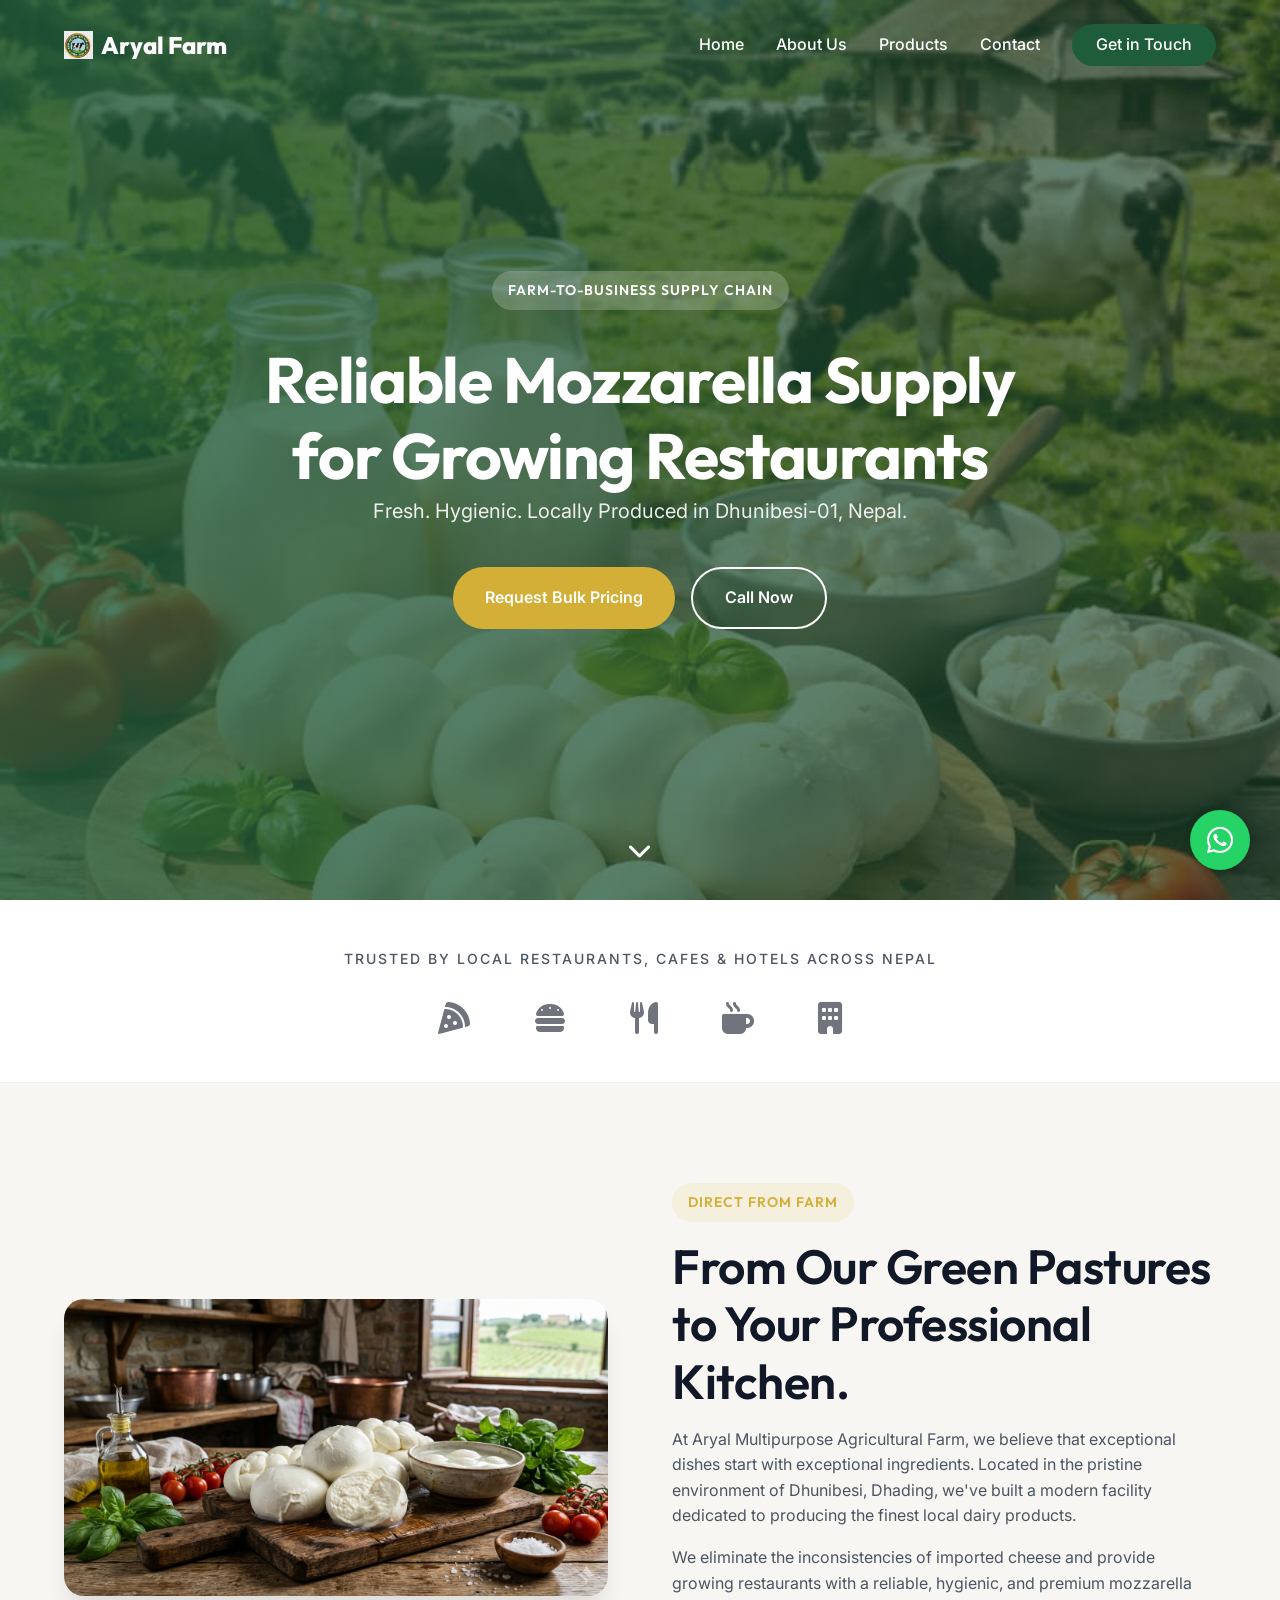
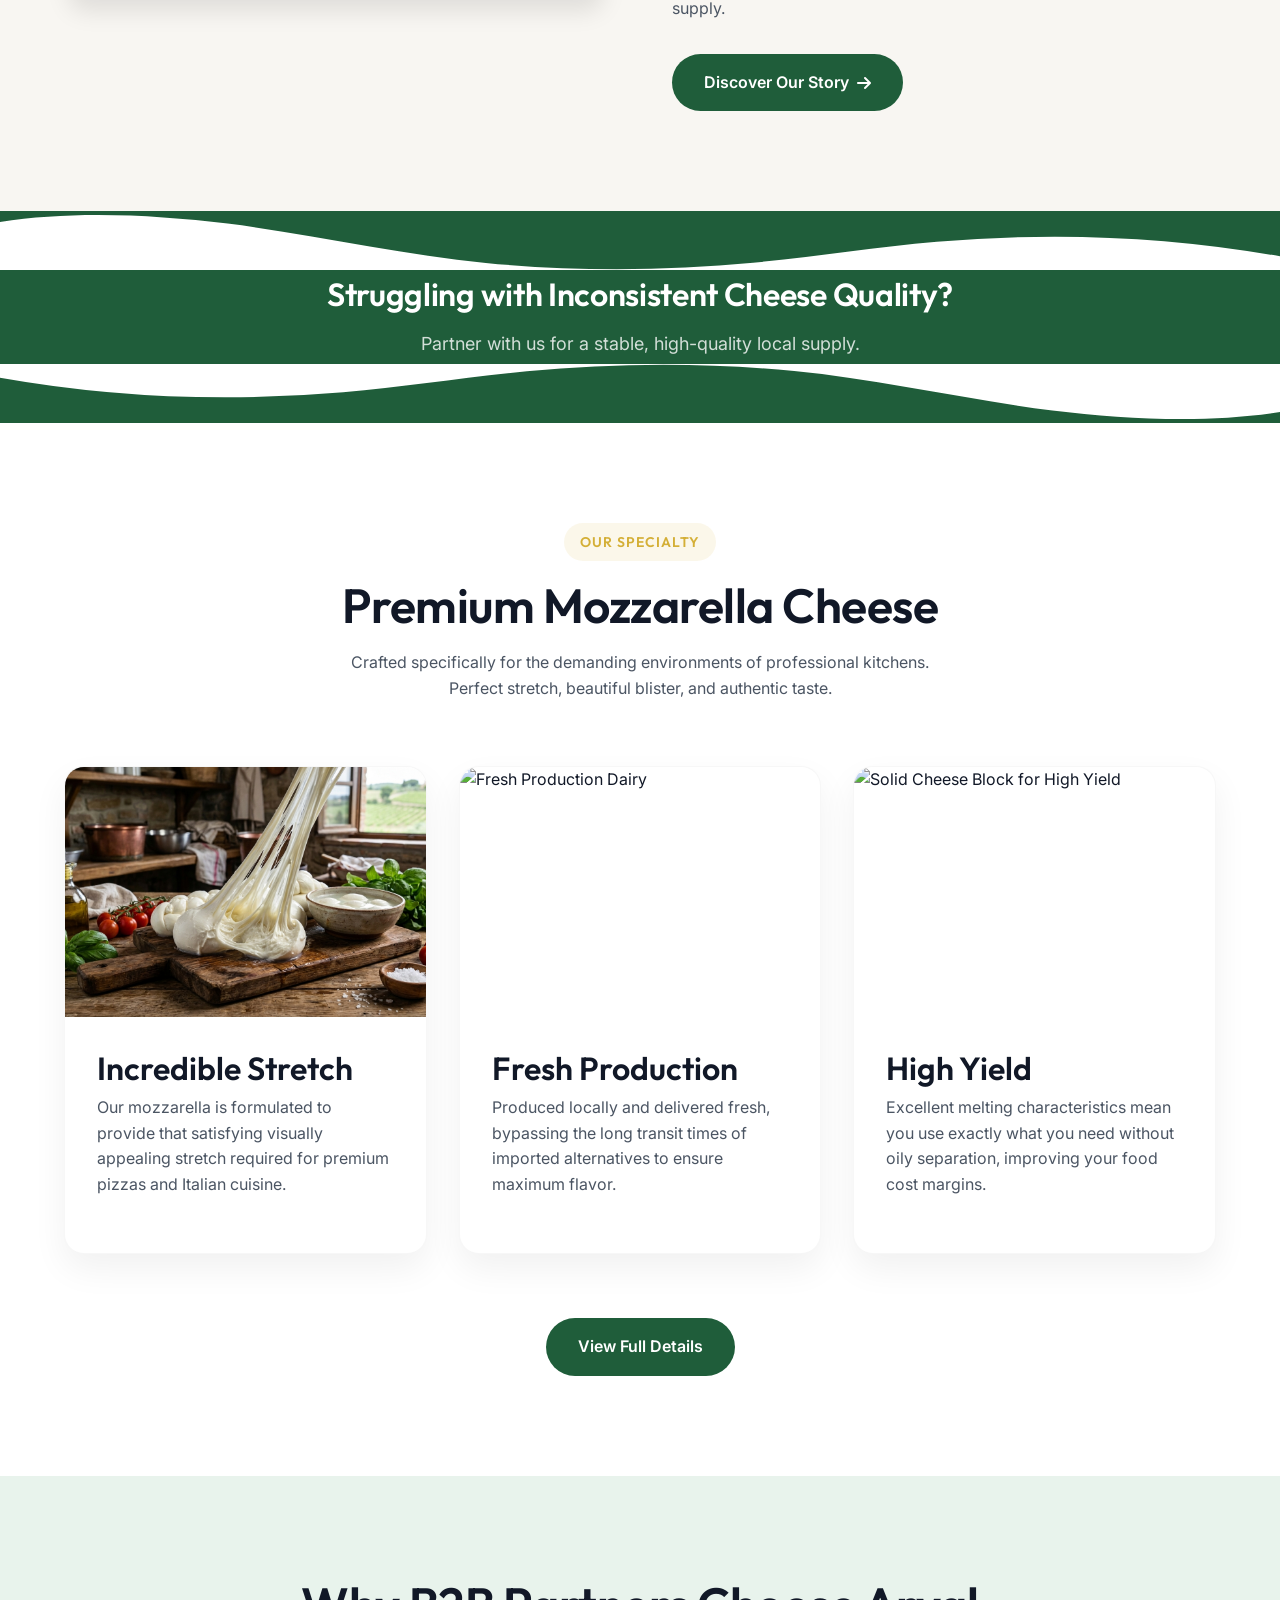
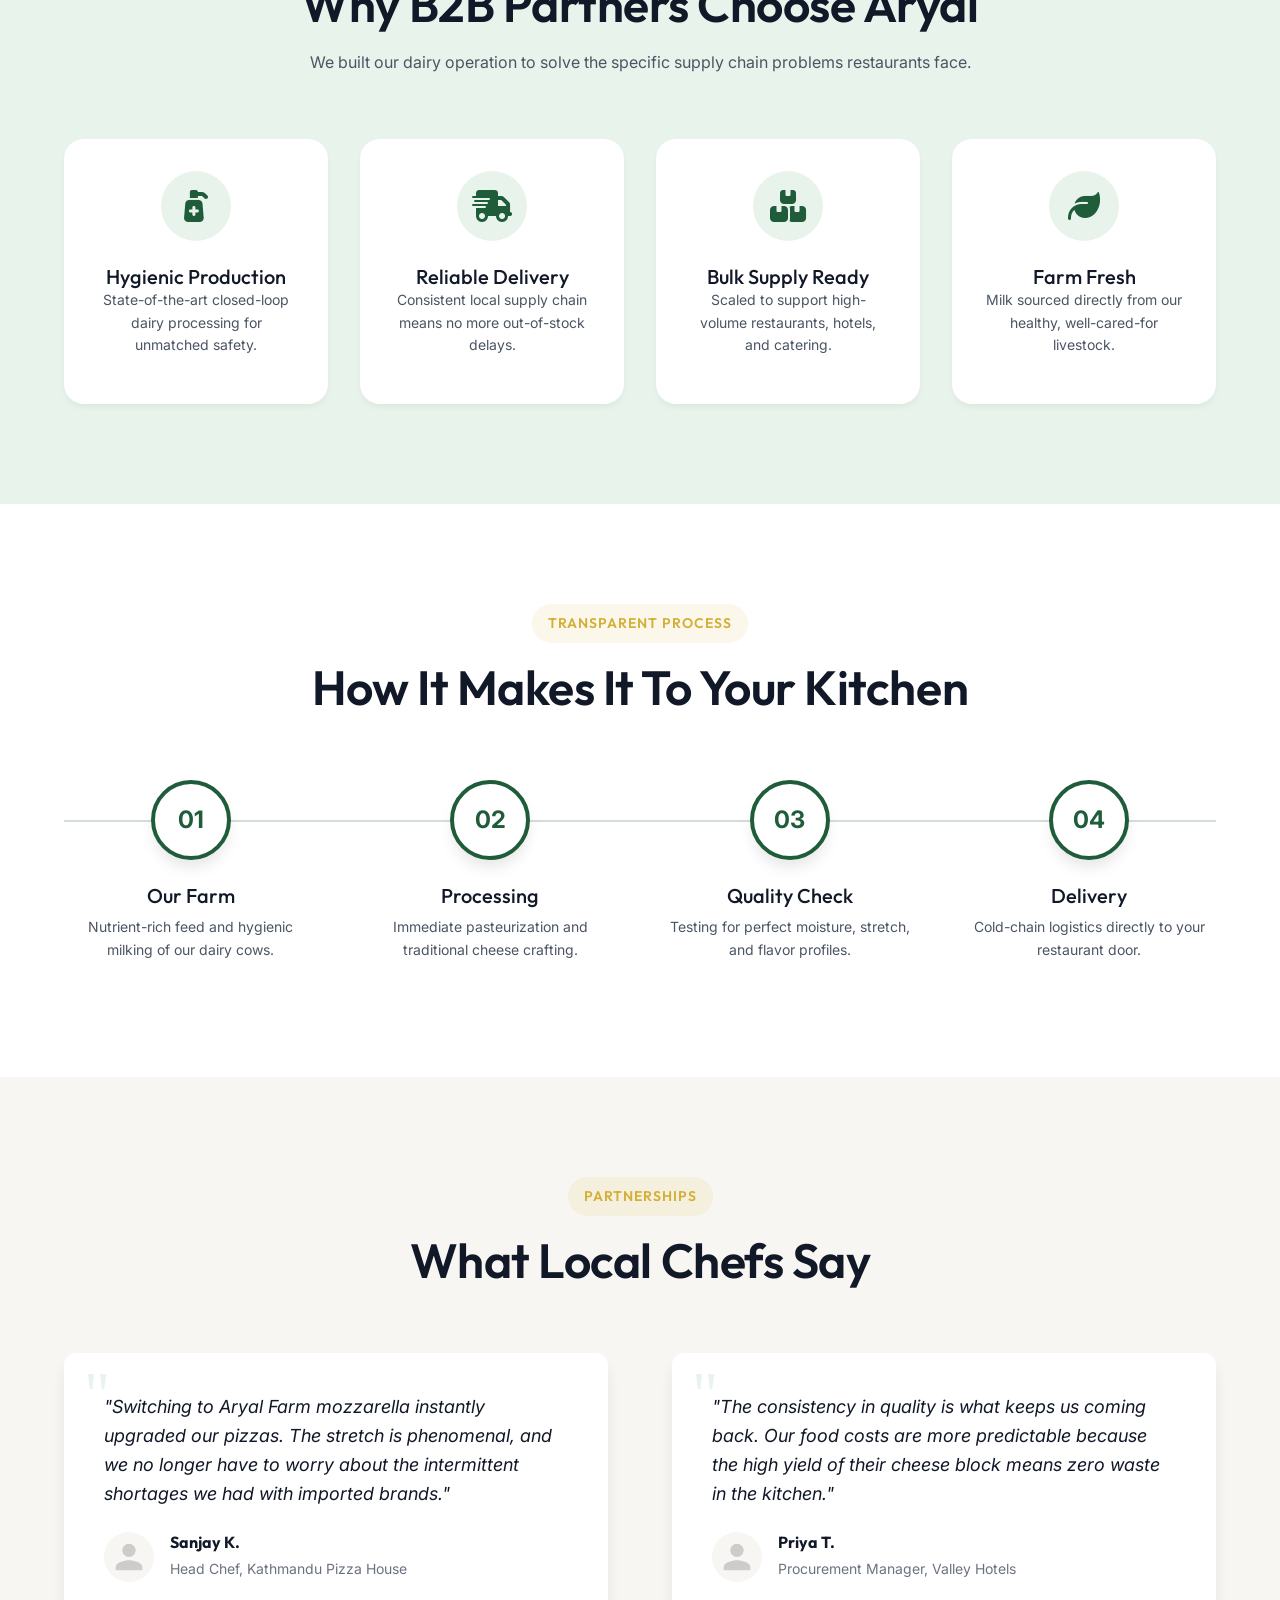
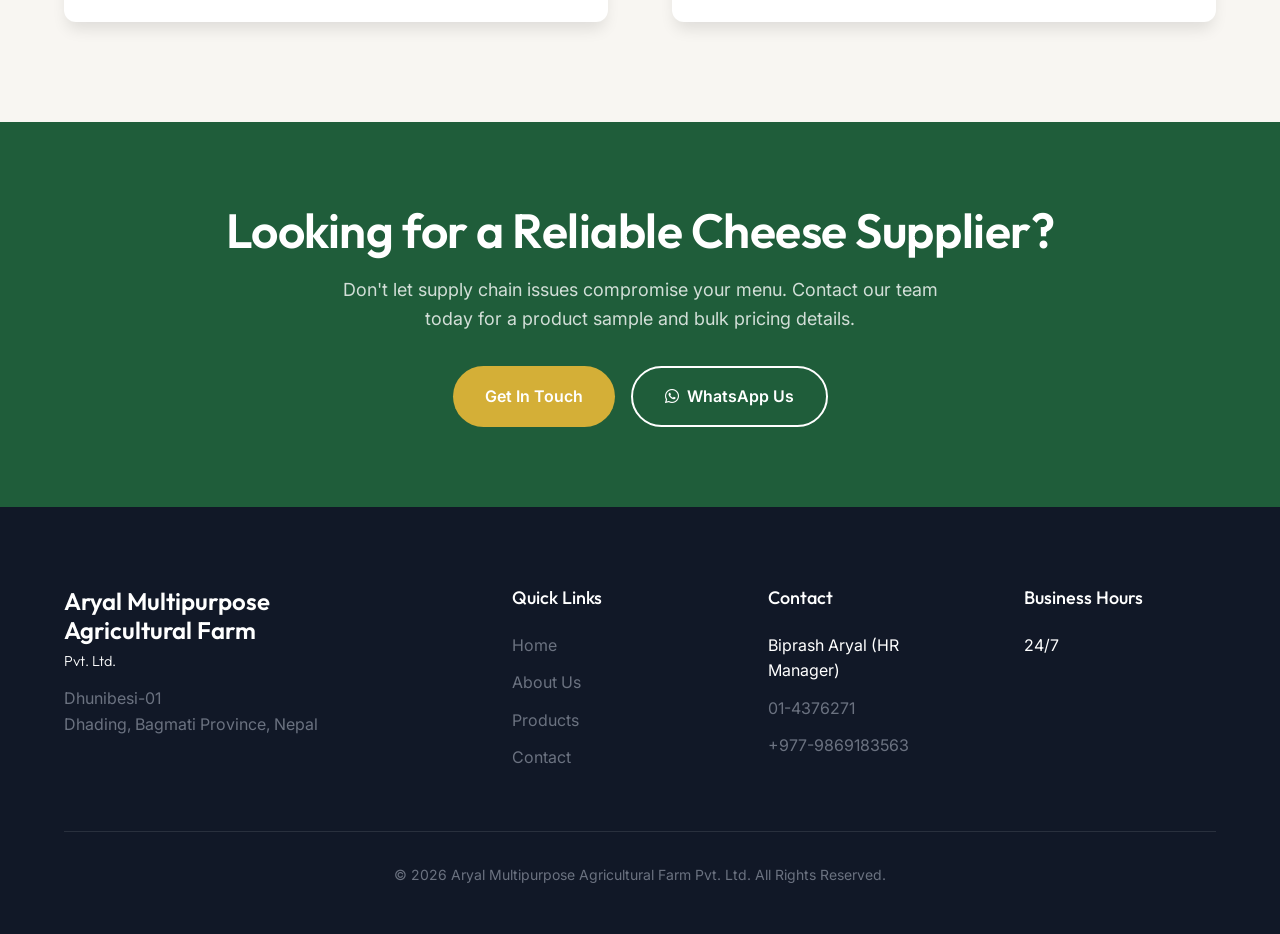
==== index.html @ 3b41e310 "Complete Aryal Farm website development" ====
<!DOCTYPE html>
<html lang="en">
<head>
    <meta charset="UTF-8">
    <meta name="viewport" content="width=device-width, initial-scale=1.0">
    <title>Aryal Farm | Premium Mozzarella Cheese Supplier</title>
    <meta name="description" content="Aryal Multipurpose Agricultural Farm Pvt. Ltd. Premium Mozzarella Cheese for Modern Restaurants. Fresh, Hygienic, Locally Produced in Nepal.">
    
    <!-- Favicon -->
    <link rel="icon" href="assets/images/logo.jfif">
    
    <!-- Fonts -->
    <link rel="preconnect" href="https://fonts.googleapis.com">
    <link rel="preconnect" href="https://fonts.gstatic.com" crossorigin>
    <link href="https://fonts.googleapis.com/css2?family=Outfit:wght@300;400;500;600;700;800&family=Inter:wght@300;400;500;600&display=swap" rel="stylesheet">
    
    <!-- Icons -->
    <link rel="stylesheet" href="https://cdnjs.cloudflare.com/ajax/libs/font-awesome/6.4.0/css/all.min.css">
    
    <!-- CSS -->
    <link rel="stylesheet" href="assets/css/styles.css">
</head>
<body>

    <!-- Header Navigation -->
    <header class="header">
        <div class="container navbar">
            <a href="index.html" class="logo">
                <img src="assets/images/logo.jfif" alt="Aryal Farm Logo" style="height: 28px;"> Aryal Farm
            </a>
            
            <nav class="nav-links">
                <a href="index.html">Home</a>
                <a href="about.html">About Us</a>
                <a href="product.html">Products</a>
                <a href="contact.html">Contact</a>
                <a href="contact.html" class="btn btn-primary" style="padding: 0.5rem 1.5rem;">Get in Touch</a>
            </nav>
            
            <div class="mobile-toggle">
                <i class="fa-solid fa-bars"></i>
            </div>
        </div>
    </header>

    <!-- Hero Section -->
    <section class="hero">
        <div class="hero-bg"></div>
        <div class="hero-overlay"></div>
        <div class="container hero-content reveal">
            <span class="badge" style="background: rgba(255,255,255,0.2); color: #fff; margin-bottom: 2rem;">Farm-to-Business Supply Chain</span>
            <h1>Reliable Mozzarella Supply for Growing Restaurants</h1>
            <p>Fresh. Hygienic. Locally Produced in Dhunibesi-01, Nepal.</p>
            <div class="hero-btns">
                <a href="contact.html" class="btn btn-accent">Request Bulk Pricing</a>
                <a href="tel:+977014376271" class="btn btn-outline" style="border-color: #fff; color: #fff;">Call Now</a>
            </div>
        </div>
        <div class="scroll-down">
            <i class="fa-solid fa-chevron-down"></i>
        </div>
    </section>

    <!-- Trust Bar -->
    <section class="trust-bar section-light">
        <div class="container">
            <p>Trusted by Local Restaurants, Cafes & Hotels Across Nepal</p>
            <div class="trust-logos">
                <!-- Placeholder logos -->
                <i class="fa-solid fa-pizza-slice fa-2x"></i>
                <i class="fa-solid fa-burger fa-2x"></i>
                <i class="fa-solid fa-utensils fa-2x"></i>
                <i class="fa-solid fa-mug-hot fa-2x"></i>
                <i class="fa-solid fa-building fa-2x"></i>
            </div>
        </div>
    </section>

    <!-- About Preview -->
    <section class="section section-cream">
        <div class="container grid-2">
            <div class="img-wrap reveal">
                <img src="assets/images/farm.png" alt="Aryal Farm Green Pastures">
            </div>
            <div class="about-text reveal" style="transition-delay: 0.2s;">
                <span class="badge">Direct From Farm</span>
                <h2>From Our Green Pastures to Your Professional Kitchen.</h2>
                <p>At Aryal Multipurpose Agricultural Farm, we believe that exceptional dishes start with exceptional ingredients. Located in the pristine environment of Dhunibesi, Dhading, we've built a modern facility dedicated to producing the finest local dairy products.</p>
                <p>We eliminate the inconsistencies of imported cheese and provide growing restaurants with a reliable, hygienic, and premium mozzarella supply.</p>
                <a href="about.html" class="btn btn-primary" style="margin-top: 1rem;">Discover Our Story <i class="fa-solid fa-arrow-right" style="margin-left: 0.5rem;"></i></a>
            </div>
        </div>
    </section>

    <!-- Mini CTA Banner -->
    <section class="cta-banner" style="padding: 4rem 0;">
        <div class="wave wave-top wave-light">
            <svg data-name="Layer 1" xmlns="http://www.w3.org/2000/svg" viewBox="0 0 1200 120" preserveAspectRatio="none">
                <path d="M321.39,56.44c58-10.79,114.16-30.13,172-41.86,82.39-16.72,168.19-17.73,250.45-.39C823.78,31,906.67,72,985.66,92.83c70.05,18.48,146.53,26.09,214.34,3V0H0V27.35A600.21,600.21,0,0,0,321.39,56.44Z" class="shape-fill"></path>
            </svg>
        </div>
        <div class="container reveal">
            <h2 style="font-size: 2rem;">Struggling with Inconsistent Cheese Quality?</h2>
            <p style="margin-bottom: 0;">Partner with us for a stable, high-quality local supply.</p>
        </div>
        <div class="wave wave-bottom wave-light">
            <svg data-name="Layer 1" xmlns="http://www.w3.org/2000/svg" viewBox="0 0 1200 120" preserveAspectRatio="none">
                <path d="M321.39,56.44c58-10.79,114.16-30.13,172-41.86,82.39-16.72,168.19-17.73,250.45-.39C823.78,31,906.67,72,985.66,92.83c70.05,18.48,146.53,26.09,214.34,3V0H0V27.35A600.21,600.21,0,0,0,321.39,56.44Z" class="shape-fill"></path>
            </svg>
        </div>
    </section>

    <!-- Product Spotlight -->
    <section class="section section-light">
        <div class="container">
            <div class="section-title reveal">
                <span class="badge">Our Specialty</span>
                <h2>Premium Mozzarella Cheese</h2>
                <p style="max-width: 600px; margin: 0 auto;">Crafted specifically for the demanding environments of professional kitchens. Perfect stretch, beautiful blister, and authentic taste.</p>
            </div>
            
            <div class="grid-3 reveal" style="transition-delay: 0.2s;">
                <div class="card">
                    <div class="card-img">
                        <img src="assets/images/cheese.png" alt="Stretched Mozzarella Cheese Pizza">
                    </div>
                    <div class="card-body">
                        <h3>Incredible Stretch</h3>
                        <p>Our mozzarella is formulated to provide that satisfying visually appealing stretch required for premium pizzas and Italian cuisine.</p>
                    </div>
                </div>
                <div class="card">
                    <div class="card-img">
                        <img src="https://images.unsplash.com/photo-1550583724-b2692b85b150?q=80&w=800&auto=format&fit=crop" alt="Fresh Production Dairy">
                    </div>
                    <div class="card-body">
                        <h3>Fresh Production</h3>
                        <p>Produced locally and delivered fresh, bypassing the long transit times of imported alternatives to ensure maximum flavor.</p>
                    </div>
                </div>
                <div class="card">
                    <div class="card-img">
                        <img src="https://images.unsplash.com/photo-1486297678162-eb2a19b0a32d?q=80&w=800&auto=format&fit=crop" alt="Solid Cheese Block for High Yield">
                    </div>
                    <div class="card-body">
                        <h3>High Yield</h3>
                        <p>Excellent melting characteristics mean you use exactly what you need without oily separation, improving your food cost margins.</p>
                    </div>
                </div>
            </div>
            
            <div class="reveal" style="text-align: center; margin-top: 4rem;">
                <a href="product.html" class="btn btn-primary">View Full Details</a>
            </div>
        </div>
    </section>

    <!-- Why Choose Us -->
    <section class="section section-tint">
        <div class="container">
            <div class="section-title reveal">
                <h2>Why B2B Partners Choose Aryal</h2>
                <p>We built our dairy operation to solve the specific supply chain problems restaurants face.</p>
            </div>
            
            <div class="grid-4 reveal" style="transition-delay: 0.2s;">
                <div class="feature-box">
                    <div class="feature-icon"><i class="fa-solid fa-pump-medical"></i></div>
                    <h4>Hygienic Production</h4>
                    <p style="font-size: 0.875rem;">State-of-the-art closed-loop dairy processing for unmatched safety.</p>
                </div>
                <div class="feature-box">
                    <div class="feature-icon"><i class="fa-solid fa-truck-fast"></i></div>
                    <h4>Reliable Delivery</h4>
                    <p style="font-size: 0.875rem;">Consistent local supply chain means no more out-of-stock delays.</p>
                </div>
                <div class="feature-box">
                    <div class="feature-icon"><i class="fa-solid fa-boxes-stacked"></i></div>
                    <h4>Bulk Supply Ready</h4>
                    <p style="font-size: 0.875rem;">Scaled to support high-volume restaurants, hotels, and catering.</p>
                </div>
                <div class="feature-box">
                    <div class="feature-icon"><i class="fa-solid fa-leaf"></i></div>
                    <h4>Farm Fresh</h4>
                    <p style="font-size: 0.875rem;">Milk sourced directly from our healthy, well-cared-for livestock.</p>
                </div>
            </div>
        </div>
    </section>

    <!-- Process Section -->
    <section class="section section-light">
        <div class="container">
            <div class="section-title reveal">
                <span class="badge">Transparent Process</span>
                <h2>How It Makes It To Your Kitchen</h2>
            </div>
            
            <div class="timeline reveal" style="transition-delay: 0.2s;">
                <div class="step">
                    <div class="step-number">01</div>
                    <h4>Our Farm</h4>
                    <p style="font-size: 0.875rem;">Nutrient-rich feed and hygienic milking of our dairy cows.</p>
                </div>
                <div class="step">
                    <div class="step-number">02</div>
                    <h4>Processing</h4>
                    <p style="font-size: 0.875rem;">Immediate pasteurization and traditional cheese crafting.</p>
                </div>
                <div class="step">
                    <div class="step-number">03</div>
                    <h4>Quality Check</h4>
                    <p style="font-size: 0.875rem;">Testing for perfect moisture, stretch, and flavor profiles.</p>
                </div>
                <div class="step">
                    <div class="step-number">04</div>
                    <h4>Delivery</h4>
                    <p style="font-size: 0.875rem;">Cold-chain logistics directly to your restaurant door.</p>
                </div>
            </div>
        </div>
    </section>

    <!-- Testimonials -->
    <section class="section section-cream">
        <div class="container">
            <div class="section-title reveal">
                <span class="badge">Partnerships</span>
                <h2>What Local Chefs Say</h2>
            </div>
            
            <div class="grid-2 reveal">
                <div class="testimonial-card">
                    <p class="testimonial-text">"Switching to Aryal Farm mozzarella instantly upgraded our pizzas. The stretch is phenomenal, and we no longer have to worry about the intermittent shortages we had with imported brands."</p>
                    <div class="testimonial-author">
                        <img src="data:image/svg+xml;utf8,<svg xmlns='http://www.w3.org/2000/svg' viewBox='0 0 24 24' fill='%23ccc'><path d='M12 12c2.21 0 4-1.79 4-4s-1.79-4-4-4-4 1.79-4 4 1.79 4 4 4zm0 2c-2.67 0-8 1.34-8 4v2h16v-2c0-2.66-5.33-4-8-4z'/></svg>" alt="Chef Avatar" class="author-avatar" style="background: #f8f6f2; padding: 5px;">
                        <div class="author-info">
                            <h5>Sanjay K.</h5>
                            <span>Head Chef, Kathmandu Pizza House</span>
                        </div>
                    </div>
                </div>
                <div class="testimonial-card">
                    <p class="testimonial-text">"The consistency in quality is what keeps us coming back. Our food costs are more predictable because the high yield of their cheese block means zero waste in the kitchen."</p>
                    <div class="testimonial-author">
                        <img src="data:image/svg+xml;utf8,<svg xmlns='http://www.w3.org/2000/svg' viewBox='0 0 24 24' fill='%23ccc'><path d='M12 12c2.21 0 4-1.79 4-4s-1.79-4-4-4-4 1.79-4 4 1.79 4 4 4zm0 2c-2.67 0-8 1.34-8 4v2h16v-2c0-2.66-5.33-4-8-4z'/></svg>" alt="Manager Avatar" class="author-avatar" style="background: #f8f6f2; padding: 5px;">
                        <div class="author-info">
                            <h5>Priya T.</h5>
                            <span>Procurement Manager, Valley Hotels</span>
                        </div>
                    </div>
                </div>
            </div>
        </div>
    </section>

    <!-- Main CTA -->
    <section class="cta-banner">
        <div class="container reveal">
            <h2>Looking for a Reliable Cheese Supplier?</h2>
            <p>Don't let supply chain issues compromise your menu. Contact our team today for a product sample and bulk pricing details.</p>
            <div class="hero-btns" style="margin-top: 2rem;">
                <a href="contact.html" class="btn btn-accent" style="color: #fff;">Get In Touch</a>
                <a href="https://wa.me/9779869183563" class="btn btn-outline" style="border-color: #fff; color: #fff;"><i class="fa-brands fa-whatsapp" style="margin-right: 0.5rem;"></i> WhatsApp Us</a>
            </div>
        </div>
    </section>

    <!-- Footer Space -->
    <footer class="footer">
        <div class="container">
            <div class="footer-grid">
                <div>
                    <h3 style="color: #fff; margin-bottom: 1rem; font-family: var(--font-heading); font-size: 1.5rem;">Aryal Multipurpose <br>Agricultural Farm <span style="font-size: 0.6em; font-weight: 300; display:block; margin-top: 0.5rem;">Pvt. Ltd.</span></h3>
                    <p>Dhunibesi-01<br>Dhading, Bagmati Province, Nepal</p>
                </div>
                <div>
                    <h4>Quick Links</h4>
                    <ul class="footer-links">
                        <li><a href="index.html">Home</a></li>
                        <li><a href="about.html">About Us</a></li>
                        <li><a href="product.html">Products</a></li>
                        <li><a href="contact.html">Contact</a></li>
                    </ul>
                </div>
                <div>
                    <h4>Contact</h4>
                    <ul class="footer-links">
                        <li>Biprash Aryal (HR Manager)</li>
                        <li><a href="tel:+977014376271">01-4376271</a></li>
                        <li><a href="tel:+9779869183563">+977-9869183563</a></li>
                    </ul>
                </div>
                <div>
                    <h4>Business Hours</h4>
                    <ul class="footer-links">
                        <li>24/7</li>
                    </ul>
                </div>
            </div>
            <div class="footer-bottom">
                <p>&copy; 2026 Aryal Multipurpose Agricultural Farm Pvt. Ltd. All Rights Reserved.</p>
            </div>
        </div>
    </footer>

    <!-- Floating WhatsApp -->
    <a href="https://wa.me/9779869183563" class="whatsapp-float" target="_blank" aria-label="WhatsApp">
        <i class="fa-brands fa-whatsapp"></i>
    </a>
    
    <!-- Mobile Bottom CTA -->
    <a href="tel:+977014376271" class="mobile-call-btn">
        <i class="fa-solid fa-phone"></i> Call Now
    </a>

    <!-- Scripts -->
    <script src="assets/js/main.js"></script>
</body>
</html>
---- assets/css/styles.css ----
/* =========================================
   ARYAL FARM - PREMIUM STYLES
   ========================================= */

@import url('https://fonts.googleapis.com/css2?family=Outfit:wght@300;400;500;600;700;800&family=Inter:wght@300;400;500;600&display=swap');

/* --- CSS Variables --- */
:root {
  /* Colors */
  --color-primary: #1f5d3a;          /* Deep Green */
  --color-primary-dark: #144027;     /* Darker Green */
  --color-primary-light: #e8f3ec;    /* Light Green Tint */
  --color-secondary: #f8f6f2;        /* Cream / Off-white */
  --color-accent: #d4af37;           /* Soft Gold */
  --color-accent-hover: #b8972e;     /* Dark Gold */
  
  --color-text-main: #111827;        /* Near Black */
  --color-text-muted: #4b5563;       /* Dark Gray */
  --color-text-light: #6b7280;       /* Medium Gray */
  
  --color-white: #ffffff;
  --color-black: #000000;
  
  --color-whatsapp: #25D366;
  --color-whatsapp-hover: #128C7E;

  /* Typography */
  --font-heading: 'Outfit', sans-serif;
  --font-body: 'Inter', sans-serif;

  /* Spacing */
  --section-padding: 100px 0;
  --section-padding-mobile: 60px 0;
  
  /* Utilities */
  --container-width: 1280px;
  --radius-sm: 8px;
  --radius-md: 12px;
  --radius-lg: 20px;
  --radius-full: 9999px;
  
  /* Shadows */
  --shadow-sm: 0 4px 6px -1px rgba(0, 0, 0, 0.05);
  --shadow-md: 0 10px 15px -3px rgba(0, 0, 0, 0.1);
  --shadow-lg: 0 20px 25px -5px rgba(0, 0, 0, 0.1);
  --shadow-card: 0 15px 35px rgba(0,0,0,0.06);
  
  /* Transitions */
  --transition-fast: 0.2s ease;
  --transition-normal: 0.3s ease;
  --transition-slow: 0.5s ease;
}

/* --- Resets --- */
* {
  margin: 0;
  padding: 0;
  box-sizing: border-box;
}

html {
  scroll-behavior: smooth;
  font-size: 16px;
}

body {
  font-family: var(--font-body);
  color: var(--color-text-main);
  background-color: var(--color-secondary);
  line-height: 1.6;
  overflow-x: hidden;
}

ul { list-style: none; }
a { text-decoration: none; color: inherit; }
img { max-width: 100%; display: block; }
button, input, textarea { font-family: inherit; border: none; outline: none; }

/* --- Typography --- */
h1, h2, h3, h4, h5, h6 {
  font-family: var(--font-heading);
  color: var(--color-text-main);
  line-height: 1.2;
}

h1 { font-size: clamp(2.5rem, 5vw, 4.5rem); font-weight: 700; letter-spacing: -0.02em; }
h2 { font-size: clamp(2rem, 4vw, 3rem); font-weight: 600; letter-spacing: -0.01em; margin-bottom: 1rem; }
h3 { font-size: clamp(1.5rem, 3vw, 2rem); font-weight: 600; }
h4 { font-size: 1.25rem; font-weight: 500; }

p { color: var(--color-text-muted); margin-bottom: 1rem; }

/* --- Layout --- */
.container {
  width: 90%;
  max-width: var(--container-width);
  margin: 0 auto;
    
}

.section { padding: var(--section-padding); position: relative; }
.section-light { background-color: var(--color-white); }
.section-cream { background-color: var(--color-secondary); }
.section-tint { background-color: var(--color-primary-light); }
.section-dark { background-color: var(--color-primary); color: var(--color-white); }
.section-dark p, .section-dark h2 { color: var(--color-white); }

.grid-2 { display: grid; grid-template-columns: repeat(2, 1fr); gap: 4rem; align-items: center; }
.grid-3 { display: grid; grid-template-columns: repeat(3, 1fr); gap: 2rem; }
.grid-4 { display: grid; grid-template-columns: repeat(4, 1fr); gap: 2rem; }

/* --- Components --- */
.btn {
  display: inline-flex;
  align-items: center;
  justify-content: center;
  padding: 1rem 2rem;
  font-size: 1rem;
  font-weight: 600;
  border-radius: var(--radius-full);
  cursor: pointer;
  transition: transform var(--transition-normal), background-color var(--transition-normal), box-shadow var(--transition-normal);
  text-align: center;
}

.btn:hover {
  transform: translateY(-2px);
  box-shadow: var(--shadow-md);
}

.btn-primary { background-color: var(--color-primary); color: var(--color-white); }
.btn-primary:hover { background-color: var(--color-primary-dark); }

.btn-accent { background-color: var(--color-accent); color: var(--color-white); }
.btn-accent:hover { background-color: var(--color-accent-hover); }

.btn-outline { background-color: transparent; border: 2px solid var(--color-primary); color: var(--color-primary); }
.btn-outline:hover { background-color: var(--color-primary); color: var(--color-white); }

.badge {
  display: inline-block;
  padding: 0.5rem 1rem;
  background-color: rgba(212, 175, 55, 0.1);
  color: var(--color-accent);
  font-family: var(--font-heading);
  font-weight: 600;
  font-size: 0.875rem;
  border-radius: var(--radius-full);
  margin-bottom: 1rem;
  text-transform: uppercase;
  letter-spacing: 1px;
}

/* Section Titles */
.section-title { text-align: center; margin-bottom: 4rem; }
.section-title.left { text-align: left; }
.section-title .badge { margin-bottom: 1rem; }

/* SVG Separators */
.wave-top, .wave-bottom {
  position: absolute;
  left: 0;
  width: 100%;
  overflow: hidden;
  line-height: 0;
}
.wave-top { top: -1px; transform: rotate(180deg); }
.wave-bottom { bottom: -1px; }
.wave svg {
  position: relative;
  display: block;
  width: calc(100% + 1.3px);
  height: 60px;
}
.wave .shape-fill { fill: var(--color-secondary); }
.wave-light .shape-fill { fill: var(--color-white); }

/* --- Navbar --- */
.header {
  position: fixed;
  top: 0; left: 0; width: 100%;
  z-index: 1000;
  transition: all var(--transition-normal);
  padding: 1.5rem 0;
}
.header.scrolled {
  background: rgba(255, 255, 255, 0.9);
  backdrop-filter: blur(10px);
  padding: 1rem 0;
  box-shadow: var(--shadow-sm);
}
.navbar {
  display: flex;
  justify-content: space-between;
  align-items: center;
}
.logo {
  font-family: var(--font-heading);
  font-weight: 800;
  font-size: 1.5rem;
  color: var(--color-primary);
  display: flex;
  align-items: center;
  gap: 0.5rem;
}
.logo img {
  height: 40px;
}
.nav-links { display: flex; gap: 2rem; align-items: center; }
.nav-links a {
  font-weight: 500;
  color: var(--color-text-main);
  transition: color var(--transition-fast);
}
.header.scrolled .nav-links a { color: var(--color-text-main); }
/* Make header text white when at top if hero is dark */
.header:not(.scrolled) .nav-links a,
.header:not(.scrolled) .logo {
  color: var(--color-white);
}

.nav-links a:hover { color: var(--color-accent); }
.mobile-toggle { display: none; font-size: 1.5rem; color: var(--color-white); cursor: pointer; }
.header.scrolled .mobile-toggle { color: var(--color-text-main); }

/* --- Hero Section --- */
.hero {
  height: 100vh;
  min-height: 600px;
  position: relative;
  display: flex;
  align-items: center;
  justify-content: center;
  text-align: center;
  overflow: hidden;
  color: var(--color-white);
}
.hero-bg {
  position: absolute;
  top: 0; left: 0; width: 100%; height: 100%;
  background-image: url('../images/farm-image.jfif'); 
  /* Aryal Farm Background */
  background-size: cover;
  background-position: center;
  z-index: -2;
}
.hero-overlay {
  position: absolute;
  top: 0; left: 0; width: 100%; height: 100%;
  background: linear-gradient(to right, rgba(31, 93, 58, 0.8), rgba(20, 64, 39, 0.6));
  z-index: -1;
}
.hero-content {
  max-width: 800px;
  z-index: 1;
}
.hero h1, .inner-hero h1 { color: var(--color-white); }
.hero p { color: rgba(255,255,255,0.9); font-size: 1.25rem; margin-bottom: 2.5rem; }
.hero-btns { display: flex; gap: 1rem; justify-content: center; }

/* Scroll Down Indicator */
.scroll-down {
  position: absolute;
  bottom: 30px;
  left: 50%;
  transform: translateX(-50%);
  animation: bounce 2s infinite;
  color: var(--color-white);
  font-size: 1.5rem;
}

@keyframes bounce {
  0%, 20%, 50%, 80%, 100% { transform: translateY(0) translateX(-50%); }
  40% { transform: translateY(-10px) translateX(-50%); }
  60% { transform: translateY(-5px) translateX(-50%); }
}

/* --- Trust Bar Section --- */
.trust-bar {
  padding: 3rem 0;
  background-color: var(--color-white);
  border-bottom: 1px solid rgba(0,0,0,0.05);
}
.trust-bar p { text-align: center; font-weight: 500; font-size: 0.875rem; text-transform: uppercase; letter-spacing: 2px; margin-bottom: 2rem; }
.trust-logos { display: flex; justify-content: center; gap: 4rem; flex-wrap: wrap; opacity: 0.6; align-items: center;}
.trust-logos img { height: 40px; filter: grayscale(100%); transition: all 0.3s; }
.trust-logos img:hover { filter: grayscale(0%); opacity: 1; }

/* --- Image Containers & Hover Zoom --- */
.img-wrap {
  position: relative;
  border-radius: var(--radius-lg);
  overflow: hidden;
  box-shadow: var(--shadow-lg);
}
.img-wrap img {
  width: 100%;
  height: 100%;
  object-fit: cover;
  transition: transform var(--transition-slow);
}
.img-wrap:hover img { transform: scale(1.05); }

/* --- Product Cards --- */
.card {
  background: var(--color-white);
  border-radius: var(--radius-lg);
  overflow: hidden;
  box-shadow: var(--shadow-card);
  transition: transform var(--transition-normal), box-shadow var(--transition-normal);
  border: 1px solid rgba(0,0,0,0.03);
  height: 100%;
  display: flex;
  flex-direction: column;
}
.card:hover {
  transform: translateY(-10px);
  box-shadow: 0 25px 50px -12px rgba(0,0,0,0.15);
}
.card-img { height: 250px; overflow: hidden; }
.card-img img { width: 100%; height: 100%; object-fit: cover; transition: transform var(--transition-slow); }
.card:hover .card-img img { transform: scale(1.08); }
.card-body { padding: 2rem; flex: 1; display: flex; flex-direction: column; }
.card-body h3 { margin-bottom: 0.5rem; }
.card-body p { margin-bottom: 1.5rem; flex: 1; }

/* --- Icon Features --- */
.feature-box {
  text-align: center;
  padding: 2rem;
  background: var(--color-white);
  border-radius: var(--radius-lg);
  box-shadow: var(--shadow-sm);
  transition: transform var(--transition-fast);
}
.feature-box:hover { transform: translateY(-5px); box-shadow: var(--shadow-md); }
.feature-icon {
  width: 70px; height: 70px;
  background: var(--color-primary-light);
  color: var(--color-primary);
  border-radius: 50%;
  display: flex; align-items: center; justify-content: center;
  font-size: 2rem;
  margin: 0 auto 1.5rem;
}

/* --- Process Timeline --- */
.timeline {
  display: flex;
  justify-content: space-between;
  position: relative;
  margin-top: 3rem;
}
.timeline::before {
  content: '';
  position: absolute;
  top: 40px; left: 0; width: 100%; height: 2px;
  background: rgba(31, 93, 58, 0.2);
  z-index: 1;
}
.step { text-align: center; position: relative; z-index: 2; width: 22%; }
.step-number {
  width: 80px; height: 80px;
  background: var(--color-white);
  border: 4px solid var(--color-primary);
  border-radius: 50%;
  display: flex; align-items: center; justify-content: center;
  font-size: 1.5rem; font-weight: 700; color: var(--color-primary);
  margin: 0 auto 1.5rem;
  box-shadow: var(--shadow-md);
  transition: transform 0.3s;
}
.step:hover .step-number { transform: scale(1.1); background: var(--color-primary); color: var(--color-white); }
.step h4 { margin-bottom: 0.5rem; }

/* --- Testimonials --- */
.testimonial-card {
  background: var(--color-white);
  padding: 2.5rem;
  border-radius: var(--radius-md);
  box-shadow: var(--shadow-md);
  position: relative;
}
.testimonial-card::before {
  content: '"';
  position: absolute; top: 10px; left: 20px;
  font-size: 4rem; color: var(--color-primary-light);
  font-family: serif; line-height: 1;
}
.testimonial-text { font-size: 1.125rem; font-style: italic; color: var(--color-text-main); margin-bottom: 1.5rem; position: relative; z-index: 1; }
.testimonial-author { display: flex; align-items: center; gap: 1rem; }
.author-avatar { width: 50px; height: 50px; border-radius: 50%; object-fit: cover; }
.author-info h5 { font-size: 1rem; margin-bottom: 0.2rem; }
.author-info span { font-size: 0.875rem; color: var(--color-text-light); }

/* --- CTA Banners --- */
.cta-banner {
  background: var(--color-primary);
  color: var(--color-white);
  padding: 5rem 0;
  text-align: center;
  position: relative;
  overflow: hidden;
}
.cta-banner h2 { color: var(--color-white); margin-bottom: 1rem; }
.cta-banner p { color: rgba(255,255,255,0.8); font-size: 1.125rem; max-width: 600px; margin: 0 auto 2rem; }

/* --- Footer --- */
.footer {
  background: var(--color-text-main);
  color: var(--color-white);
  padding: 5rem 0 2rem;
}
.footer-grid { display: grid; grid-template-columns: 2fr 1fr 1fr 1fr; gap: 4rem; margin-bottom: 3rem; }
.footer h4 { color: var(--color-white); margin-bottom: 1.5rem; font-size: 1.125rem; }
.footer p, .footer a { color: var(--color-text-light); }
.footer a:hover { color: var(--color-white); }
.footer-links li { margin-bottom: 0.75rem; }
.footer-bottom { text-align: center; padding-top: 2rem; border-top: 1px solid rgba(255,255,255,0.1); color: var(--color-text-light); font-size: 0.875rem; }

/* --- Floating WhatsApp Button --- */
.whatsapp-float {
  position: fixed;
  bottom: 30px;
  right: 30px;
  width: 60px;
  height: 60px;
  background-color: var(--color-whatsapp);
  color: #FFF;
  border-radius: 50px;
  text-align: center;
  font-size: 30px;
  box-shadow: 2px 2px 10px rgba(0,0,0,0.15);
  z-index: 1000;
  display: flex;
  align-items: center;
  justify-content: center;
  transition: all 0.3s;
}
.whatsapp-float:hover {
  background-color: var(--color-whatsapp-hover);
  transform: scale(1.1);
  color: white;
}

/* --- Mobile Sticky Call Button --- */
.mobile-call-btn {
  display: none;
  position: fixed;
  bottom: 0;
  left: 0;
  width: 100%;
  background: var(--color-primary);
  color: var(--color-white);
  text-align: center;
  padding: 1rem;
  font-weight: 600;
  z-index: 999;
  text-transform: uppercase;
  letter-spacing: 1px;
}
.mobile-call-btn i { margin-right: 0.5rem; }

/* --- Reveal Animations --- */
.reveal {
  opacity: 0;
  transform: translateY(30px);
  transition: opacity 0.8s ease, transform 0.8s ease;
}
.reveal.active {
  opacity: 1;
  transform: translateY(0);
}

/* --- Responsive Design --- */
@media (max-width: 992px) {
  .grid-2, .grid-3, .grid-4 { grid-template-columns: repeat(2, 1fr); gap: 2rem; }
  h1 { font-size: 3rem; }
  .timeline { flex-direction: column; gap: 3rem; margin-top: 2rem; }
  .timeline::before { display: none; }
  .step { width: 100%; display: flex; align-items: center; text-align: left; gap: 2rem; }
  .step-number { margin: 0; min-width: 70px; height: 70px; }
  .footer-grid { grid-template-columns: 1fr 1fr; }
}

@media (max-width: 768px) {
  .nav-links {
    position: fixed; top: 0; right: -100%; width: 250px; height: 100vh;
    background: var(--color-white); flex-direction: column; padding-top: 6rem;
    box-shadow: -5px 0 15px rgba(0,0,0,0.05); transition: 0.3s;
  }
  .nav-links.active { right: 0; }
  .nav-links a { color: var(--color-text-main) !important; font-size: 1.125rem; }
  .mobile-toggle { display: block; }
  
  .grid-2, .grid-3 { grid-template-columns: 1fr; }
  .footer-grid { grid-template-columns: 1fr; gap: 2rem; }
  
  .section { padding: var(--section-padding-mobile); }
  
  /* Mobile Sticky Call Setup */
  body { padding-bottom: 60px; } /* Space for sticky btn */
  .whatsapp-float { bottom: 80px; }
  .mobile-call-btn { display: block; }
}
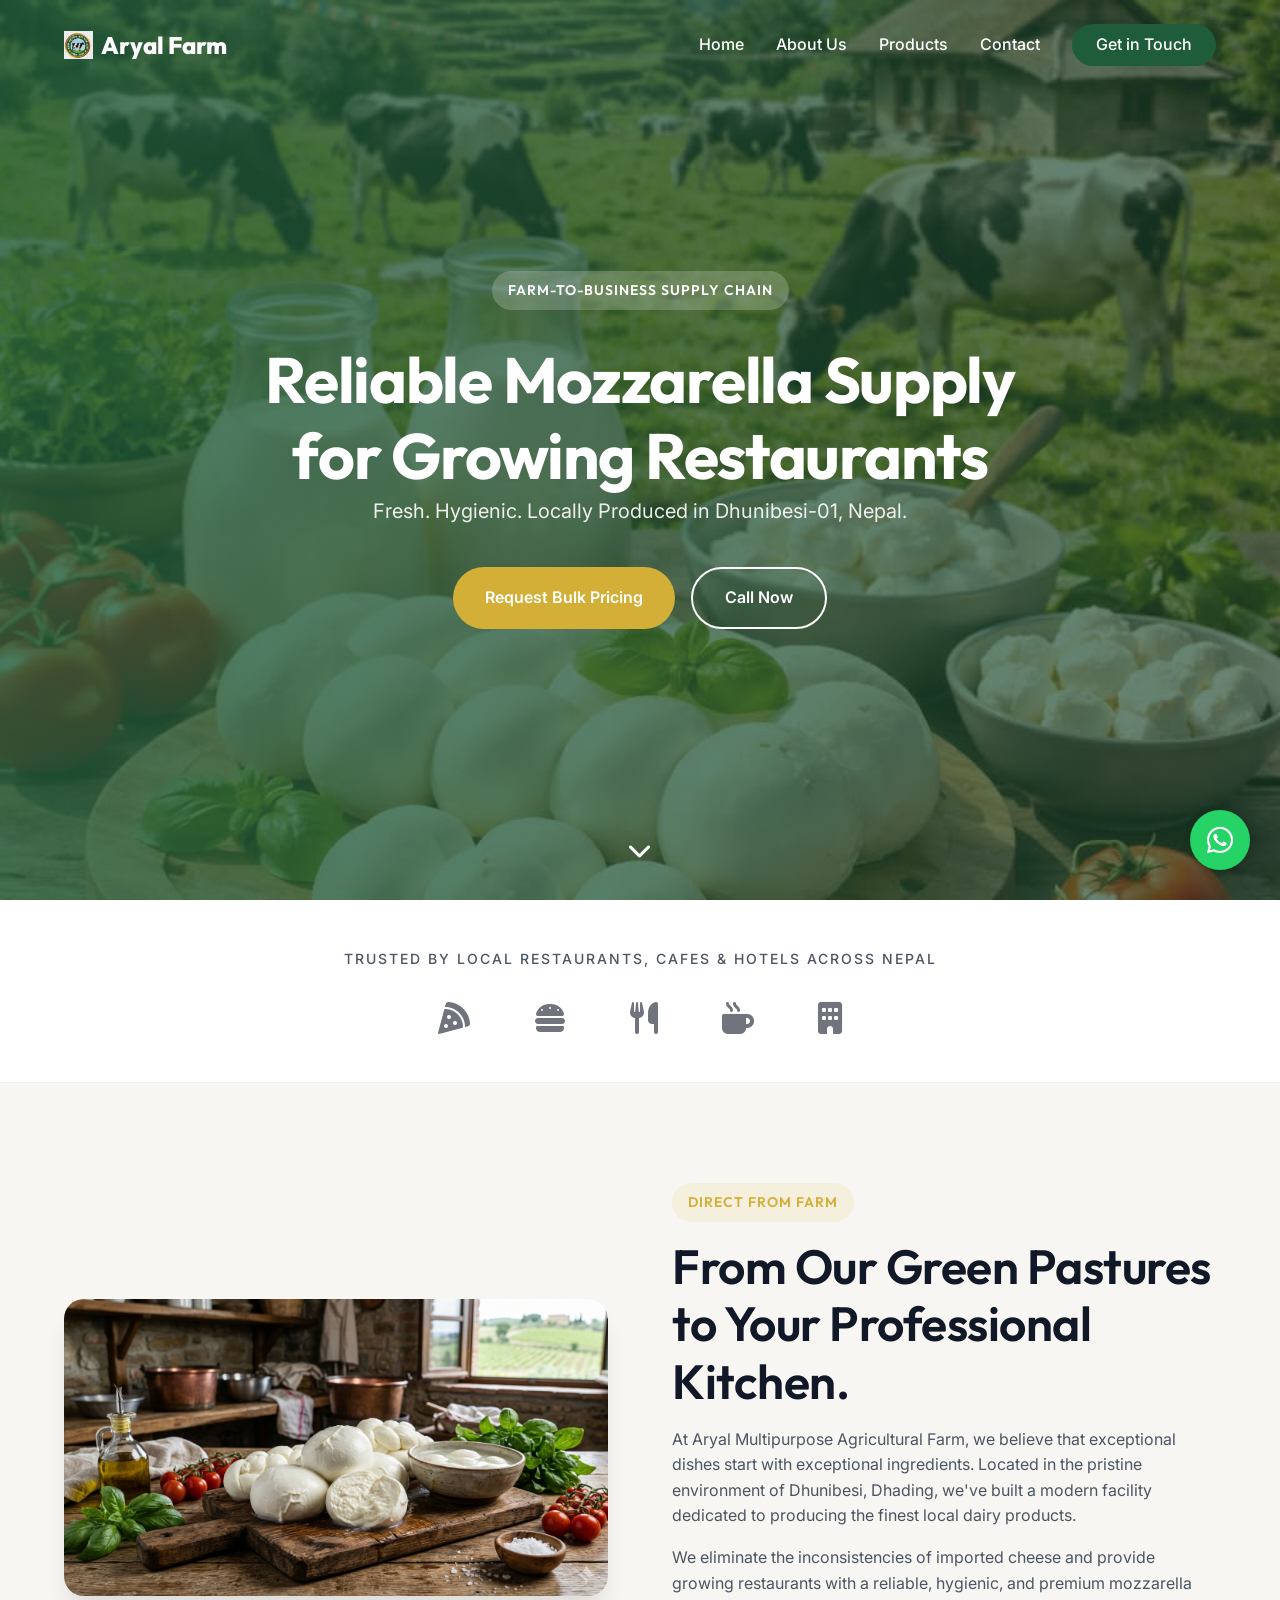
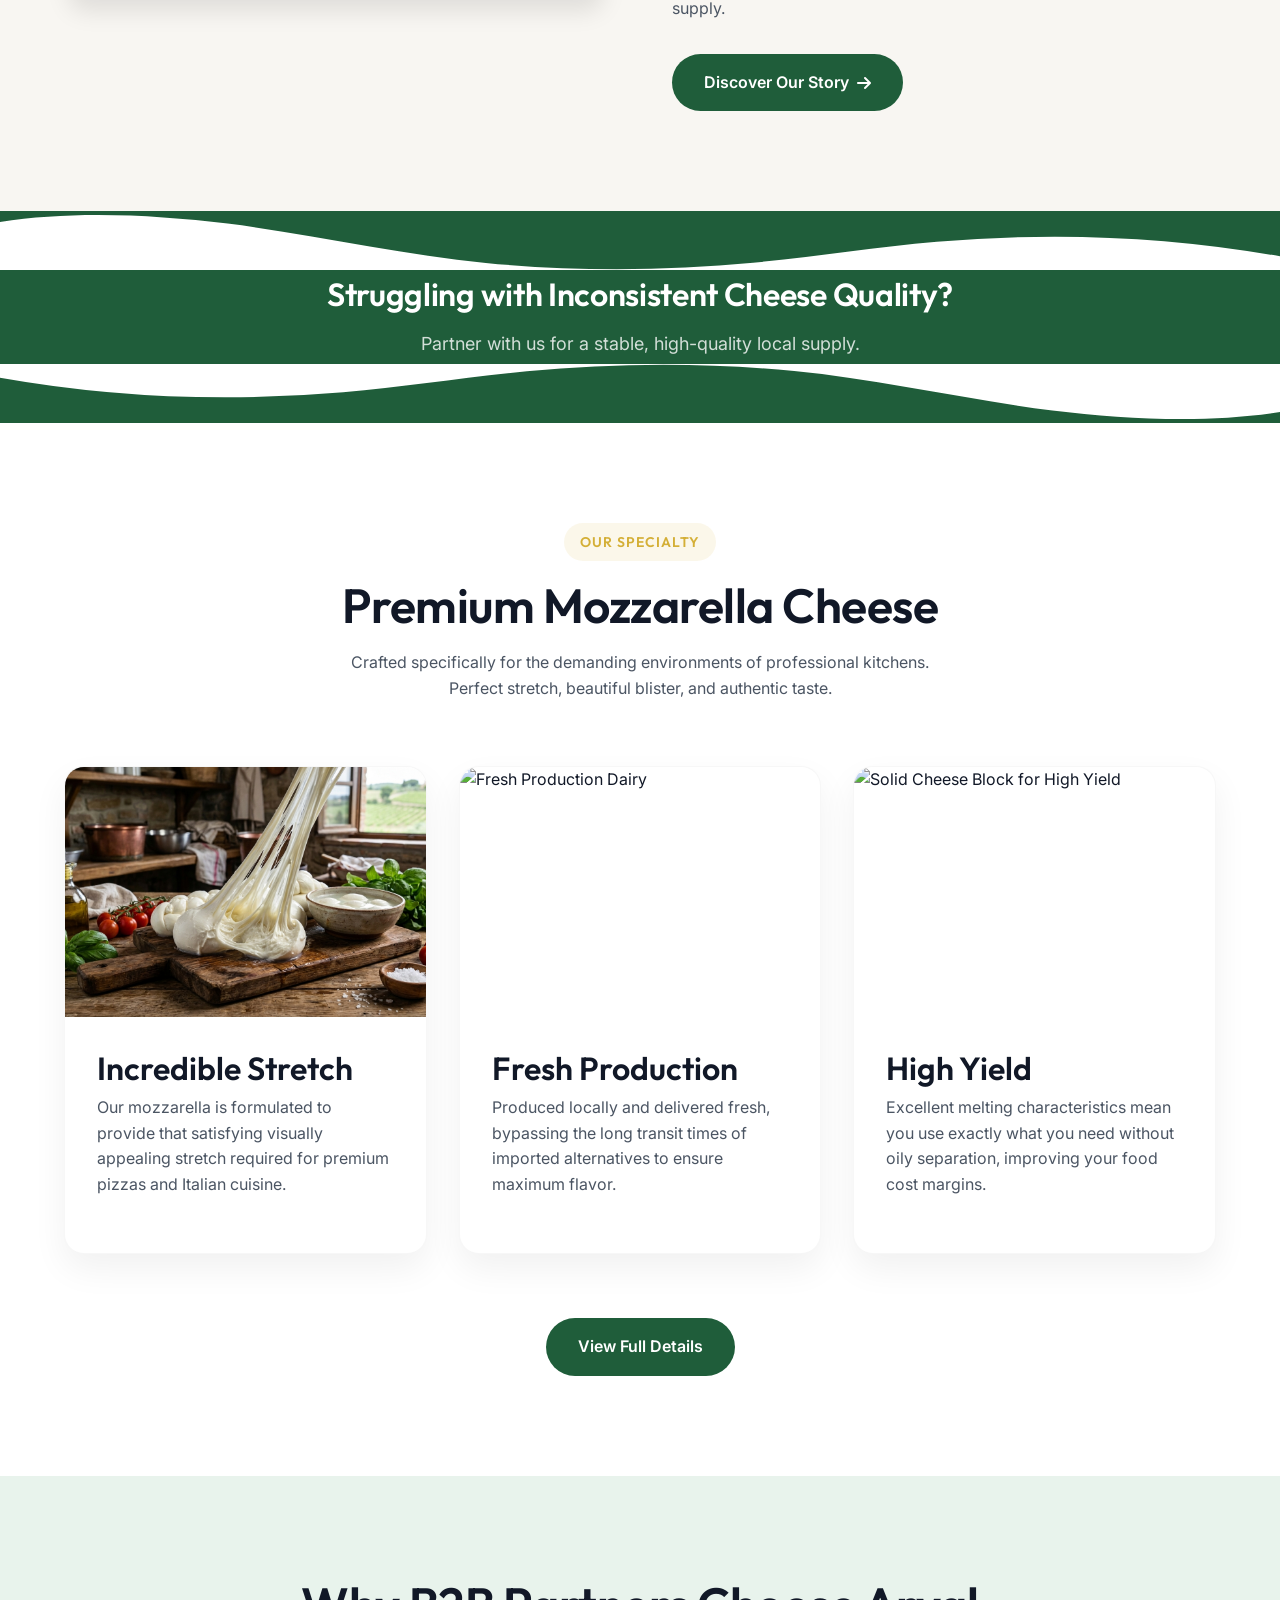
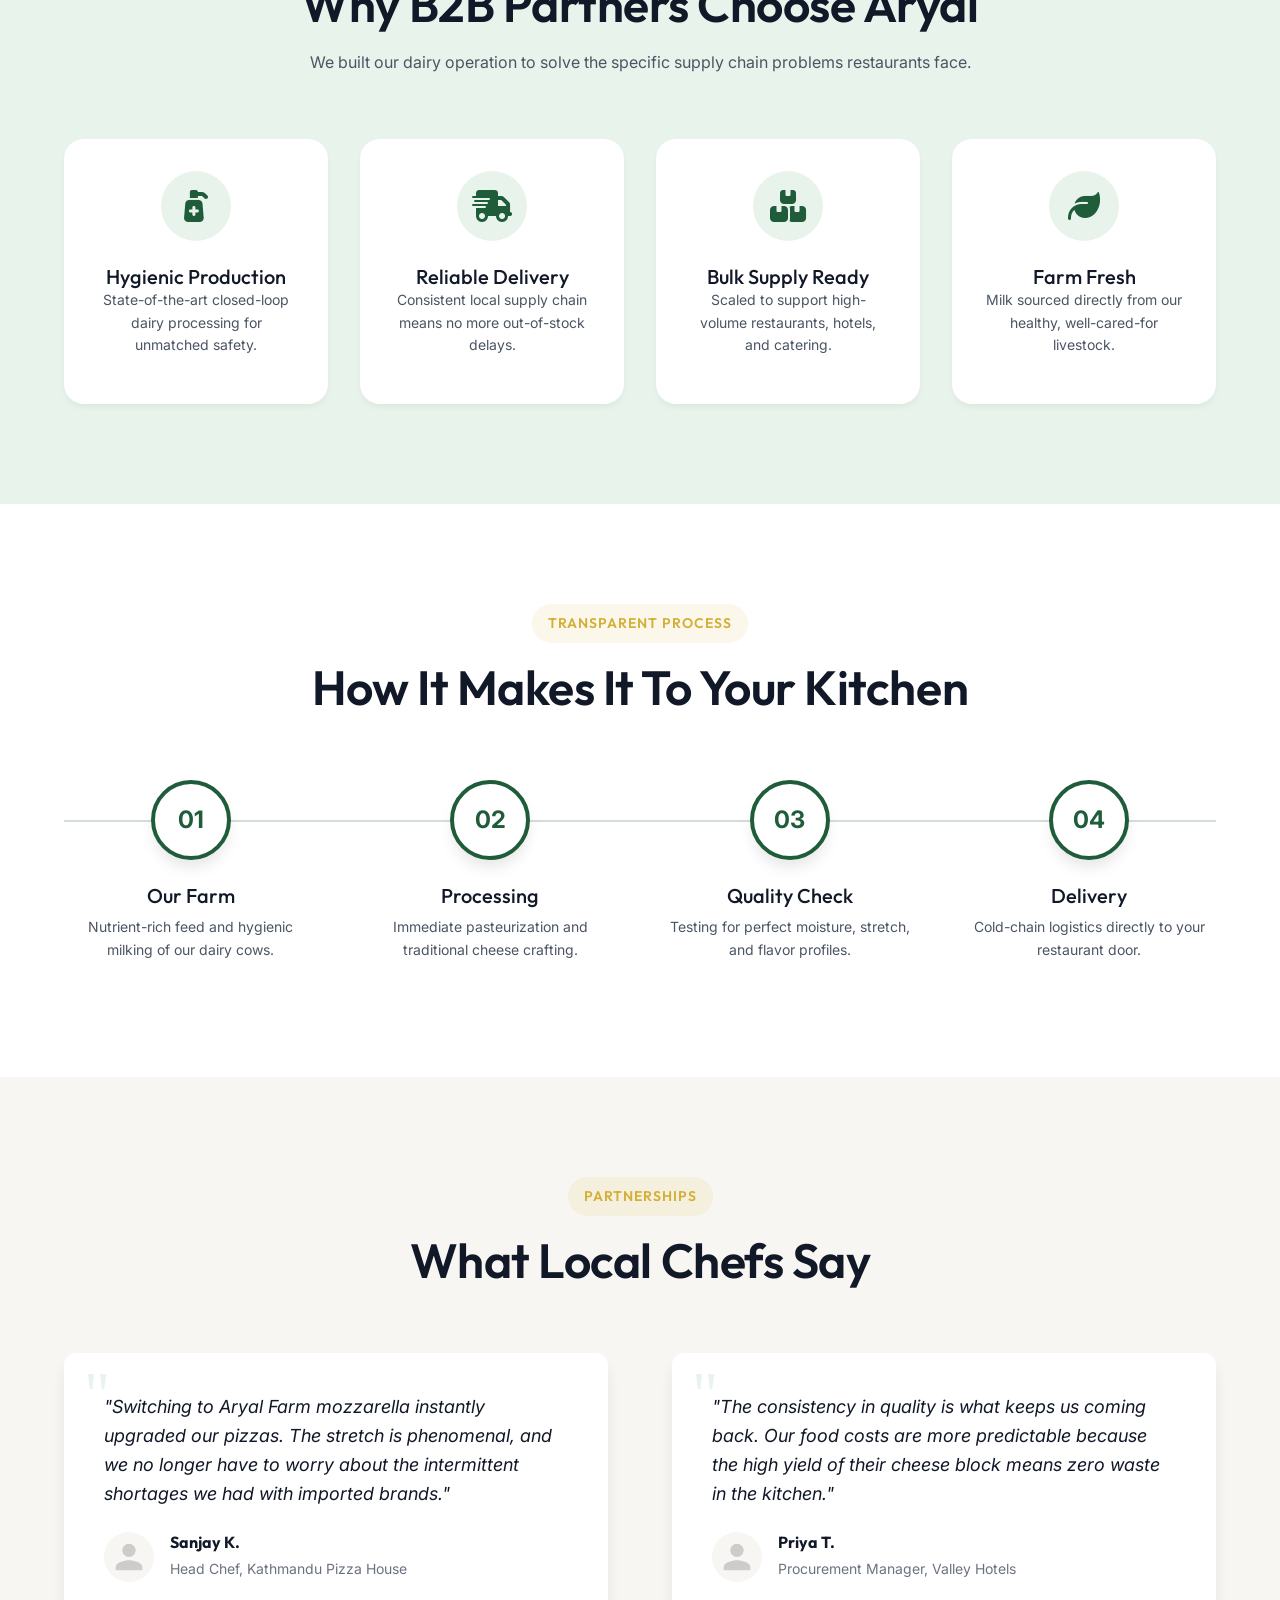
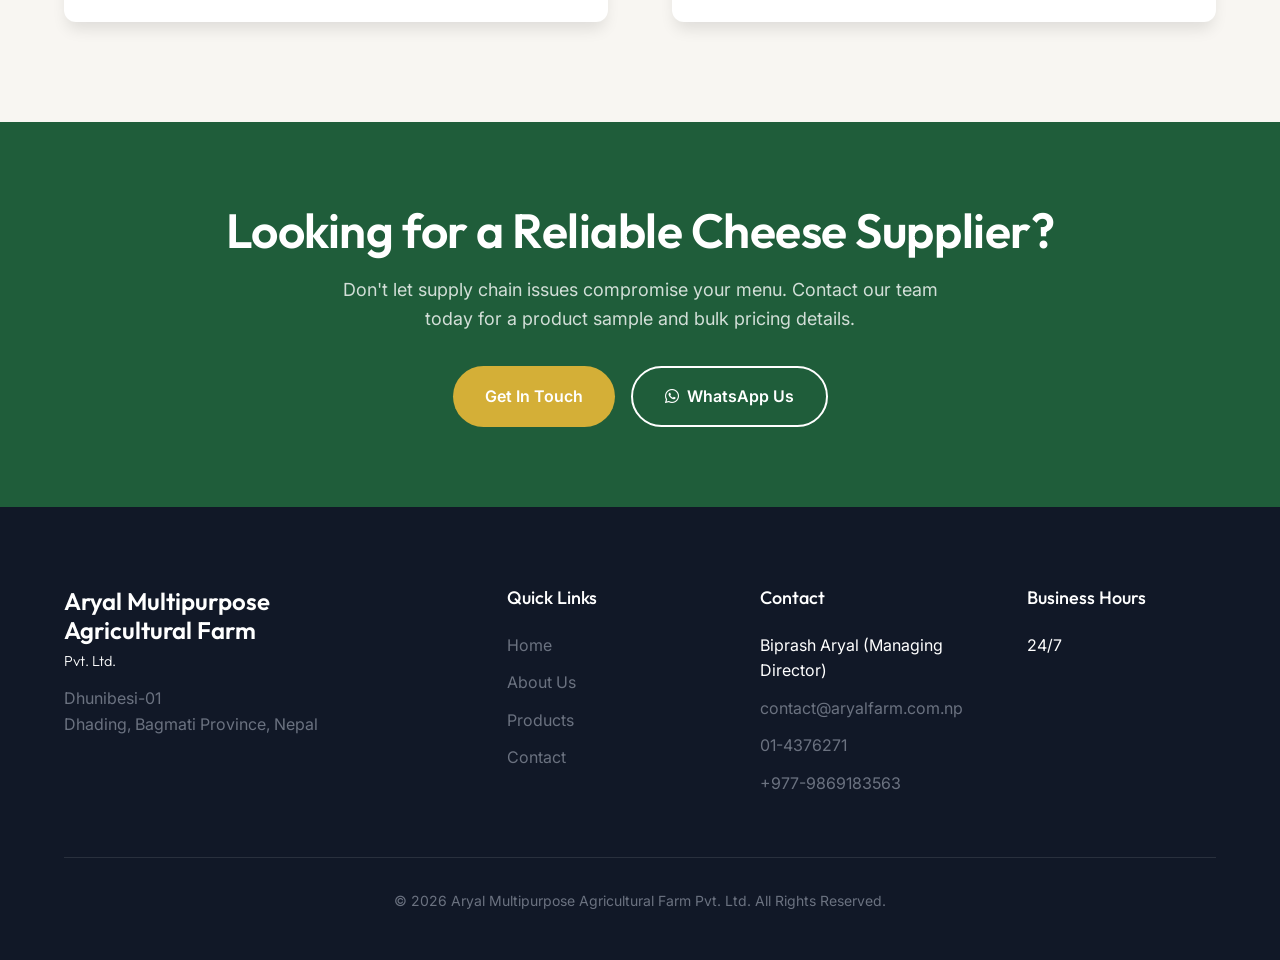
==== commit d72444d7: "Update Biprash Aryal's role to Managing Director" ====
--- a/index.html
+++ b/index.html
@@ -286,7 +286,8 @@
                 <div>
                     <h4>Contact</h4>
                     <ul class="footer-links">
-                        <li>Biprash Aryal (HR Manager)</li>
+                        <li>Biprash Aryal (Managing Director)</li>
+                        <li><a href="mailto:contact@aryalfarm.com.np">contact@aryalfarm.com.np</a></li>
                         <li><a href="tel:+977014376271">01-4376271</a></li>
                         <li><a href="tel:+9779869183563">+977-9869183563</a></li>
                     </ul>
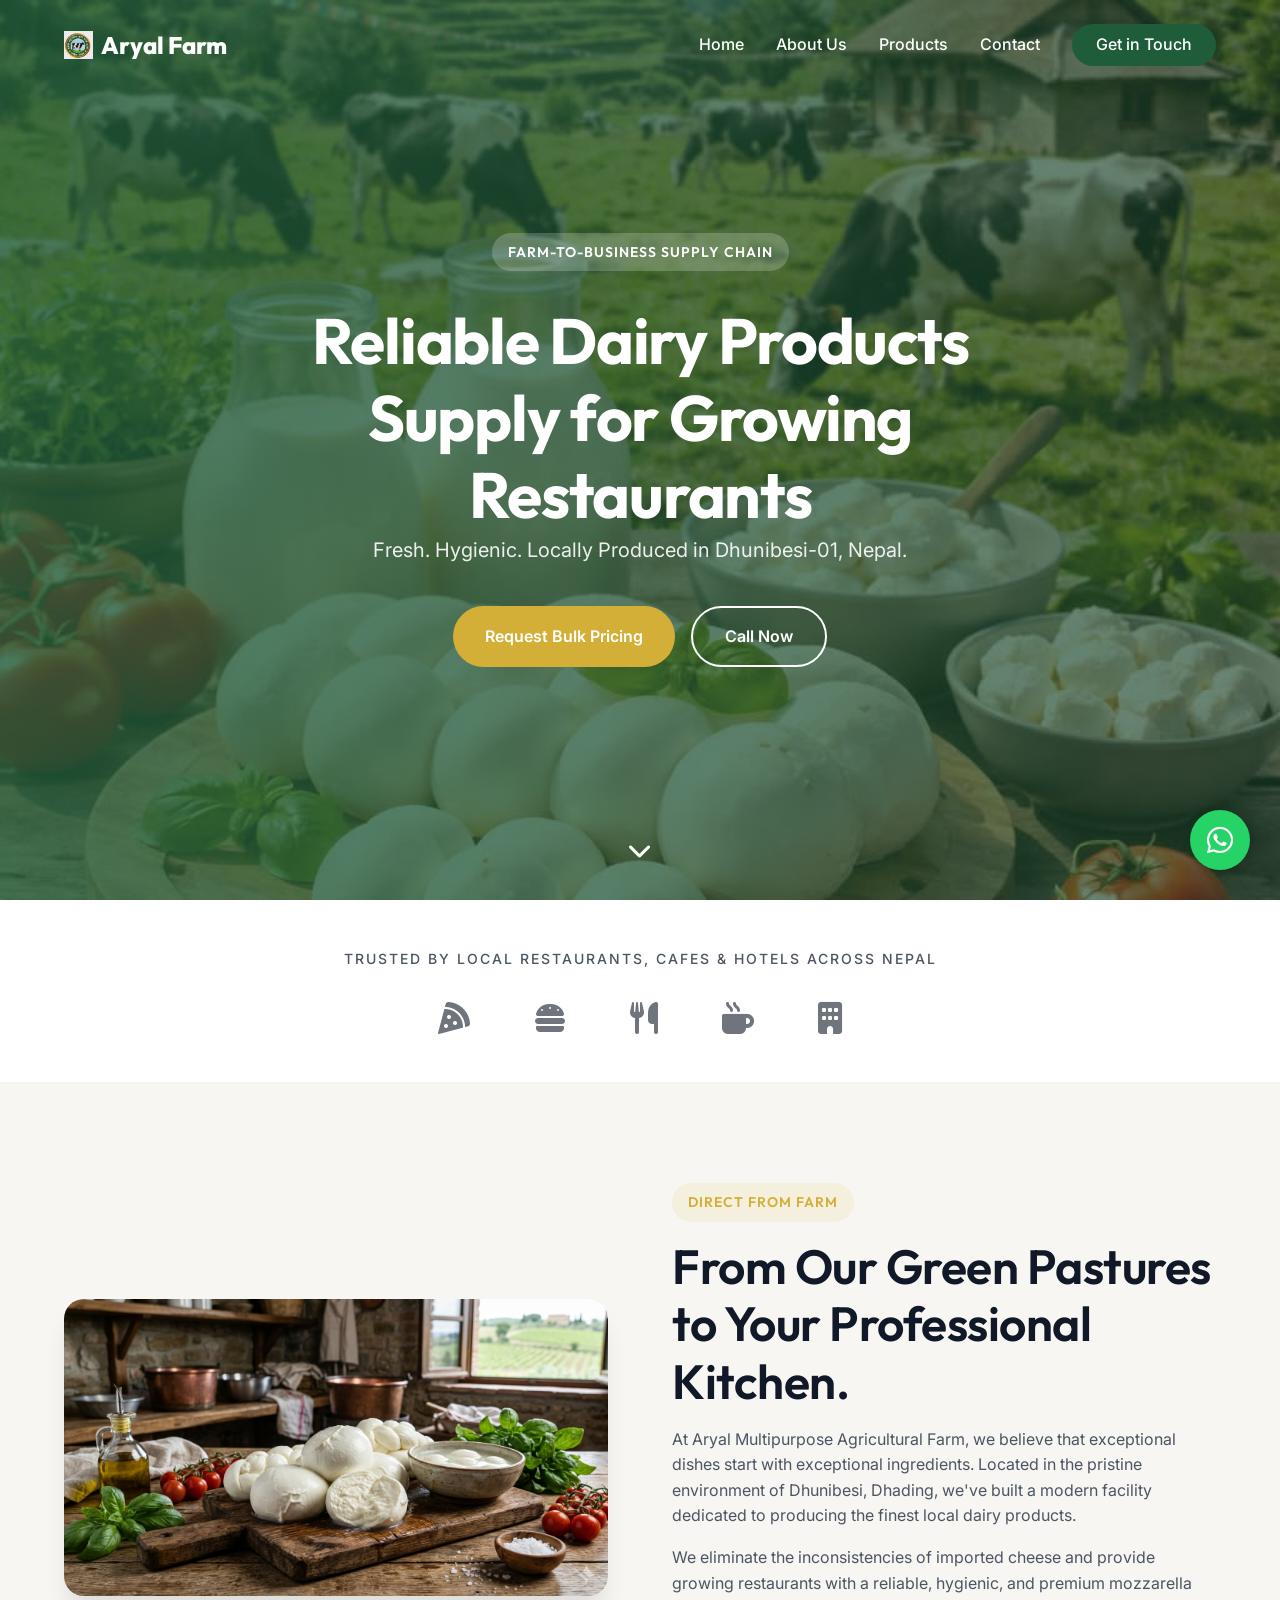
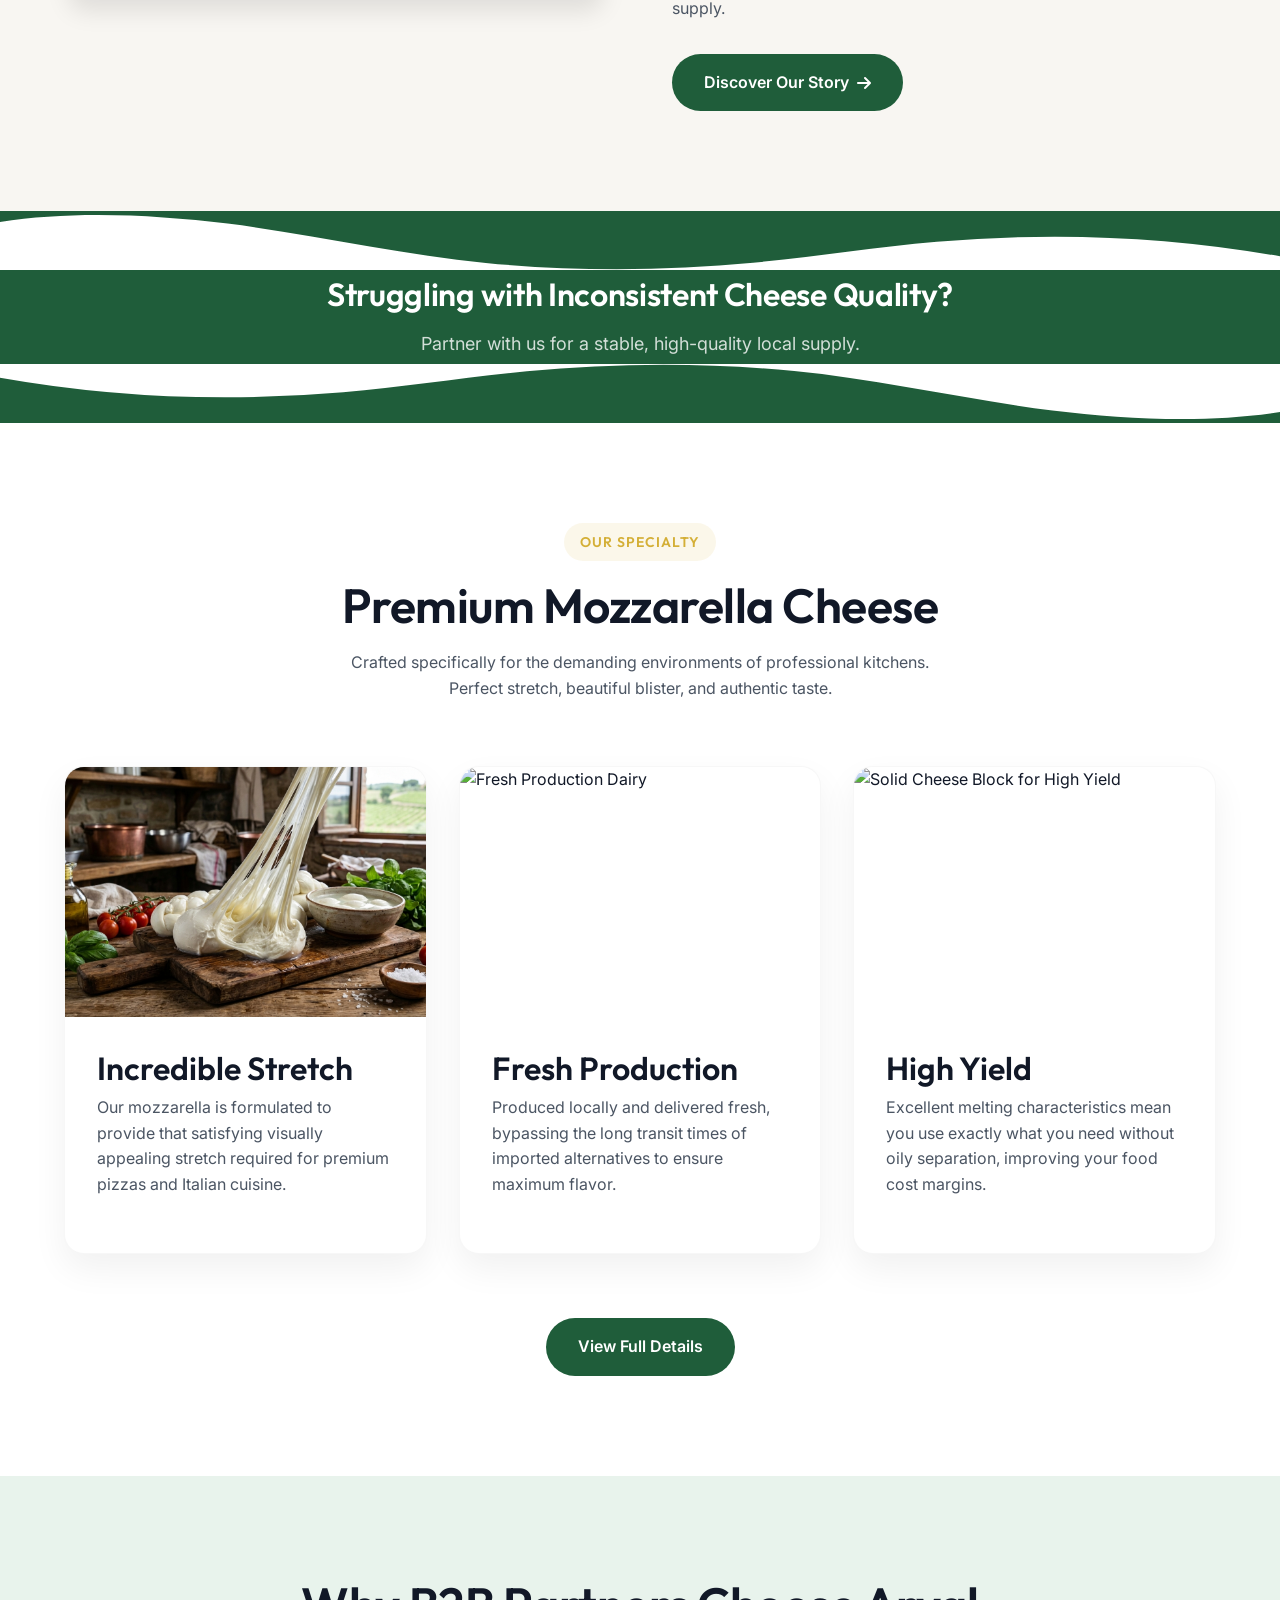
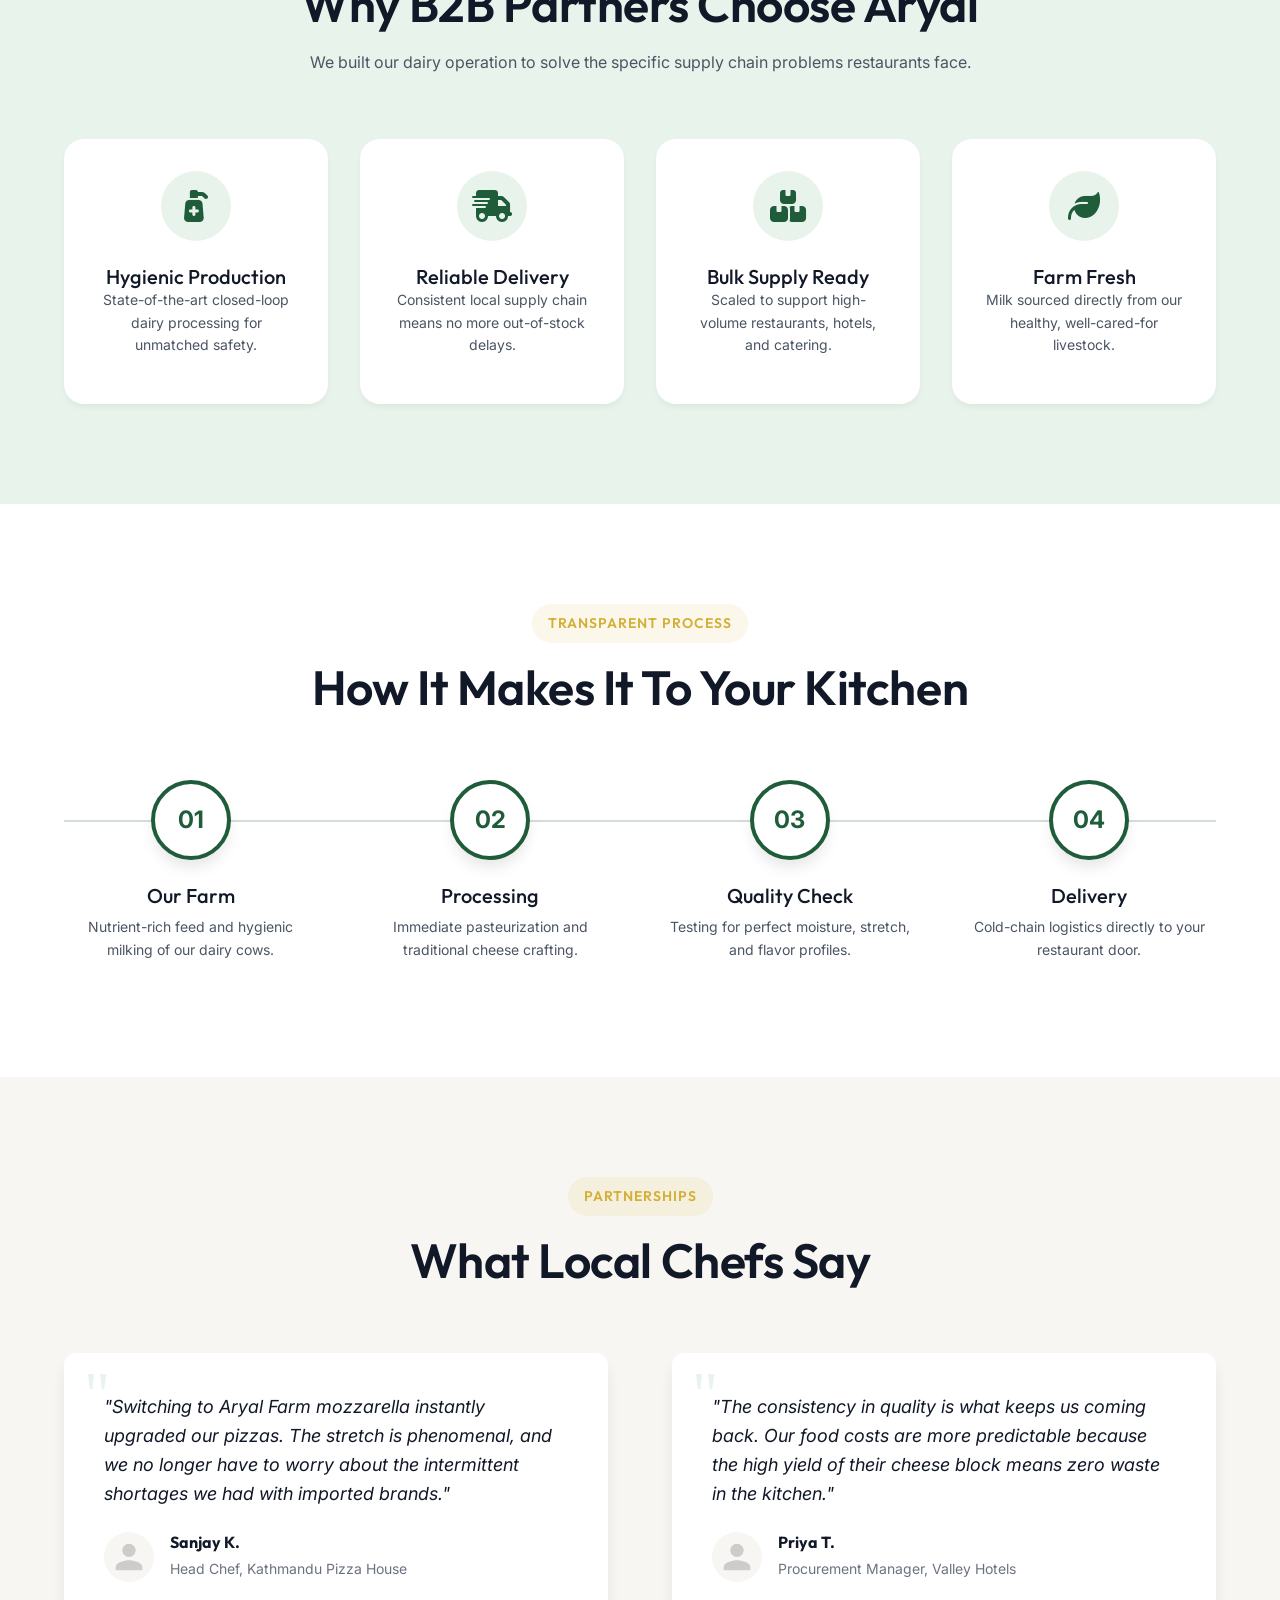
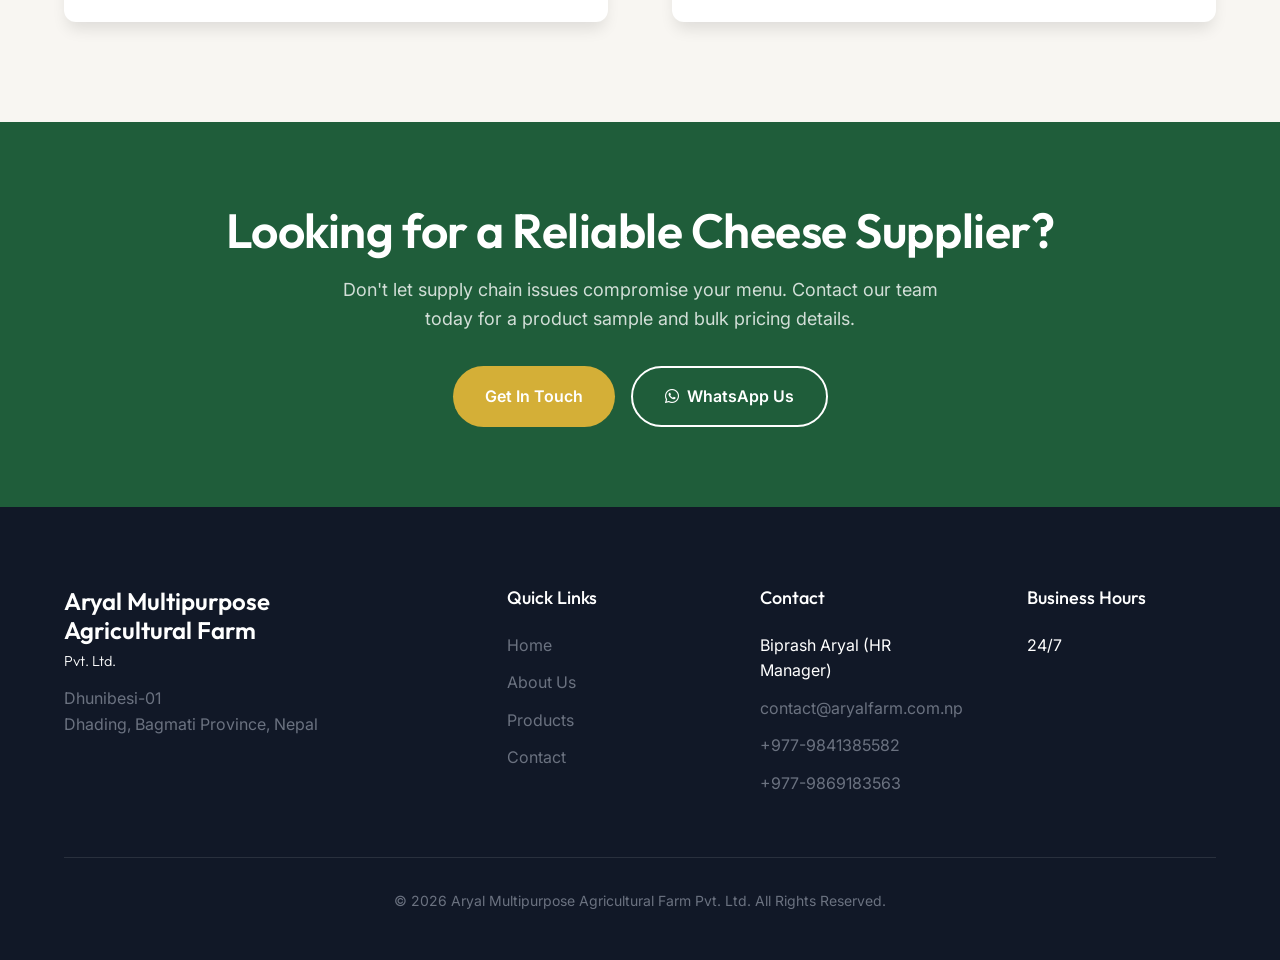
==== commit a2b9747b: "Update phone number to 9841385582 and expand product listings" ====
--- a/index.html
+++ b/index.html
@@ -49,11 +49,11 @@
         <div class="hero-overlay"></div>
         <div class="container hero-content reveal">
             <span class="badge" style="background: rgba(255,255,255,0.2); color: #fff; margin-bottom: 2rem;">Farm-to-Business Supply Chain</span>
-            <h1>Reliable Mozzarella Supply for Growing Restaurants</h1>
+            <h1>Reliable Dairy Products Supply for Growing Restaurants</h1>
             <p>Fresh. Hygienic. Locally Produced in Dhunibesi-01, Nepal.</p>
             <div class="hero-btns">
                 <a href="contact.html" class="btn btn-accent">Request Bulk Pricing</a>
-                <a href="tel:+977014376271" class="btn btn-outline" style="border-color: #fff; color: #fff;">Call Now</a>
+                <a href="tel:+9779841385582" class="btn btn-outline" style="border-color: #fff; color: #fff;">Call Now</a>
             </div>
         </div>
         <div class="scroll-down">
@@ -286,9 +286,9 @@
                 <div>
                     <h4>Contact</h4>
                     <ul class="footer-links">
-                        <li>Biprash Aryal (Managing Director)</li>
+                        <li>Biprash Aryal (HR Manager)</li>
                         <li><a href="mailto:contact@aryalfarm.com.np">contact@aryalfarm.com.np</a></li>
-                        <li><a href="tel:+977014376271">01-4376271</a></li>
+                        <li><a href="tel:+9779841385582">+977-9841385582</a></li>
                         <li><a href="tel:+9779869183563">+977-9869183563</a></li>
                     </ul>
                 </div>
@@ -311,7 +311,7 @@
     </a>
     
     <!-- Mobile Bottom CTA -->
-    <a href="tel:+977014376271" class="mobile-call-btn">
+    <a href="tel:+9779841385582" class="mobile-call-btn">
         <i class="fa-solid fa-phone"></i> Call Now
     </a>
 
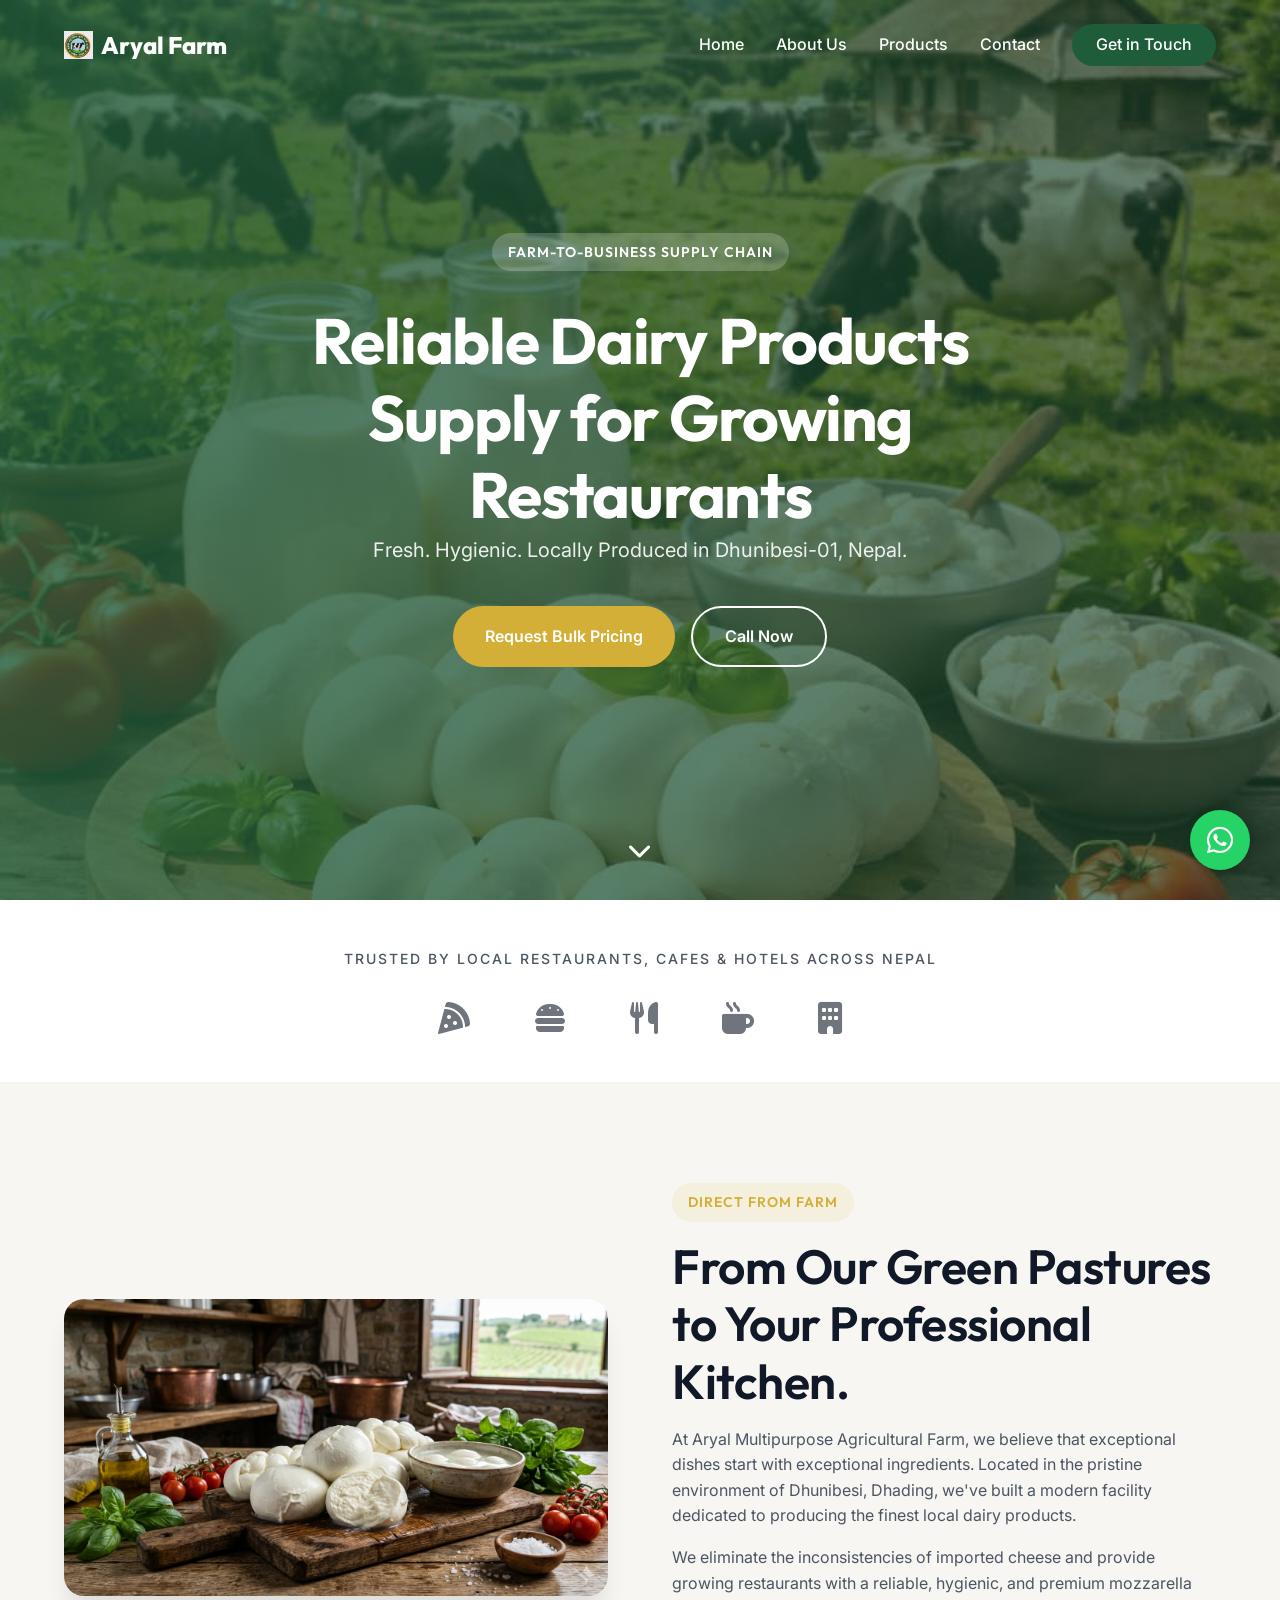
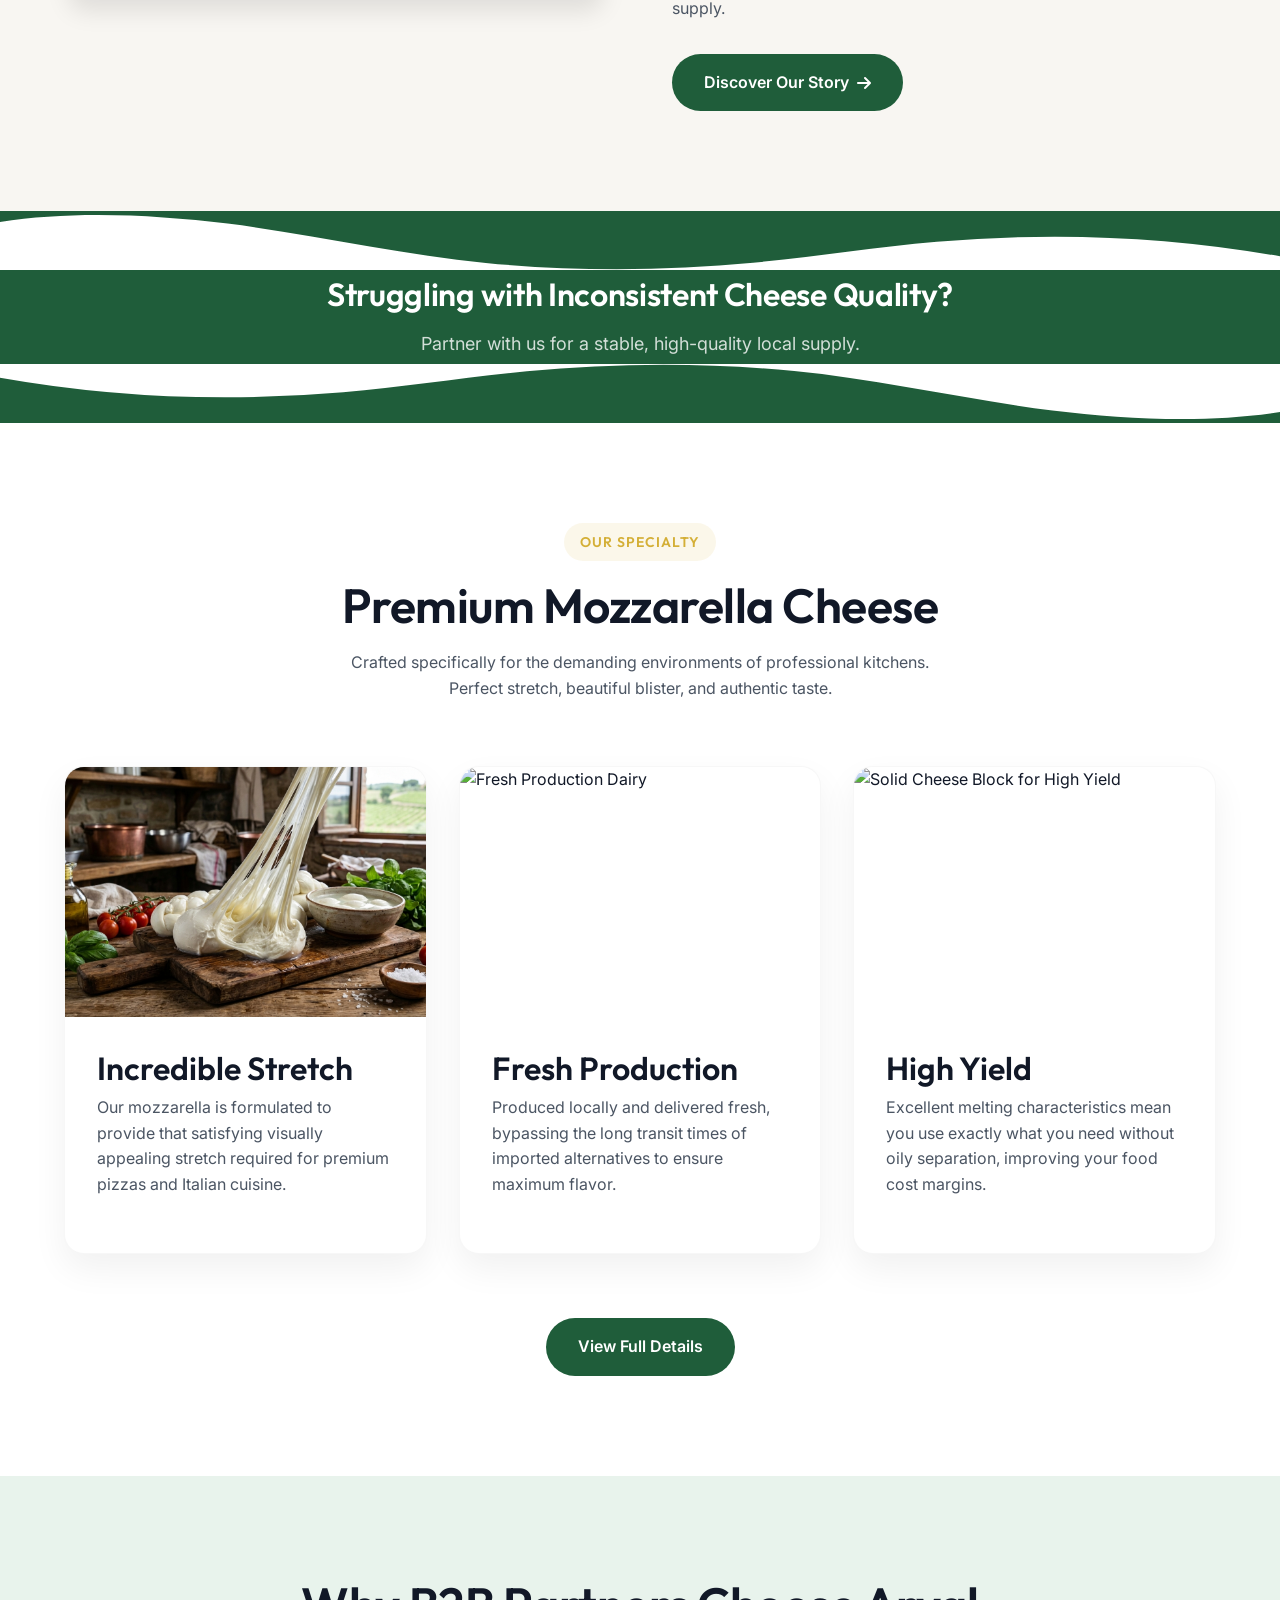
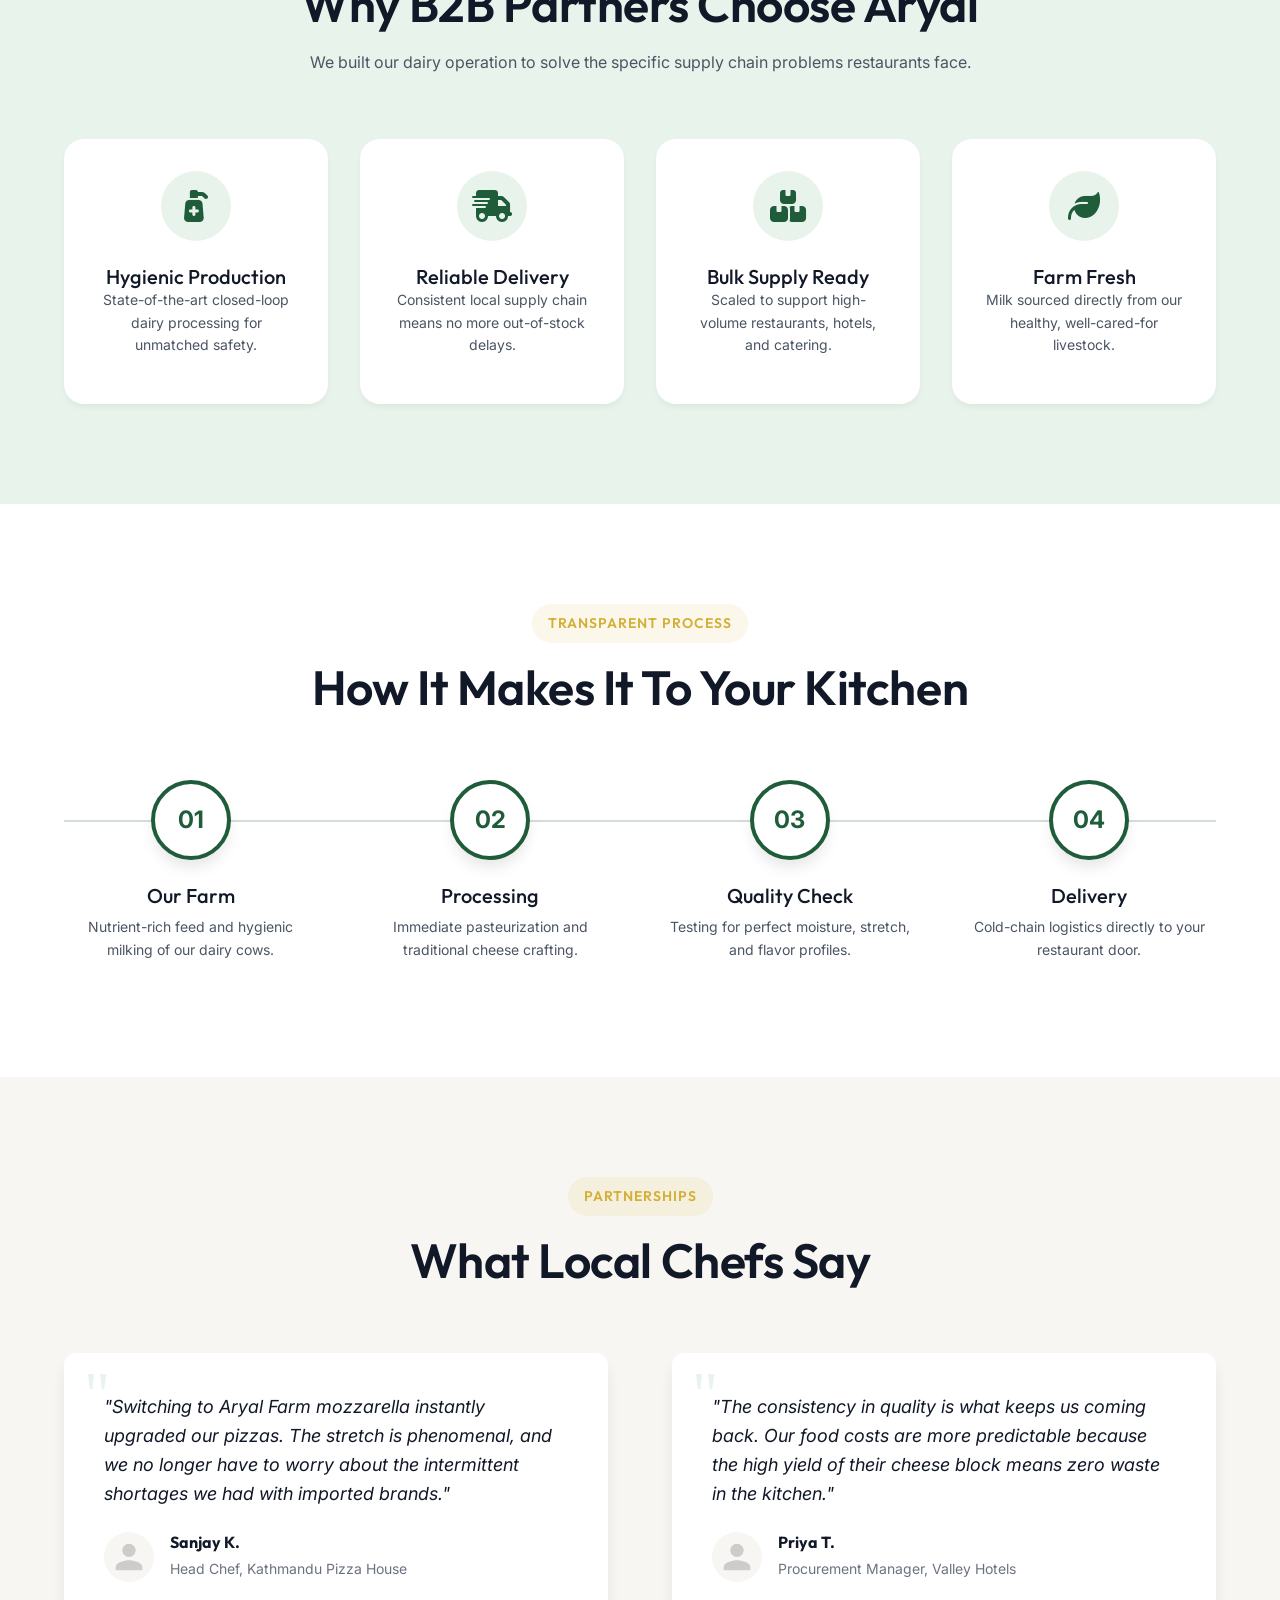
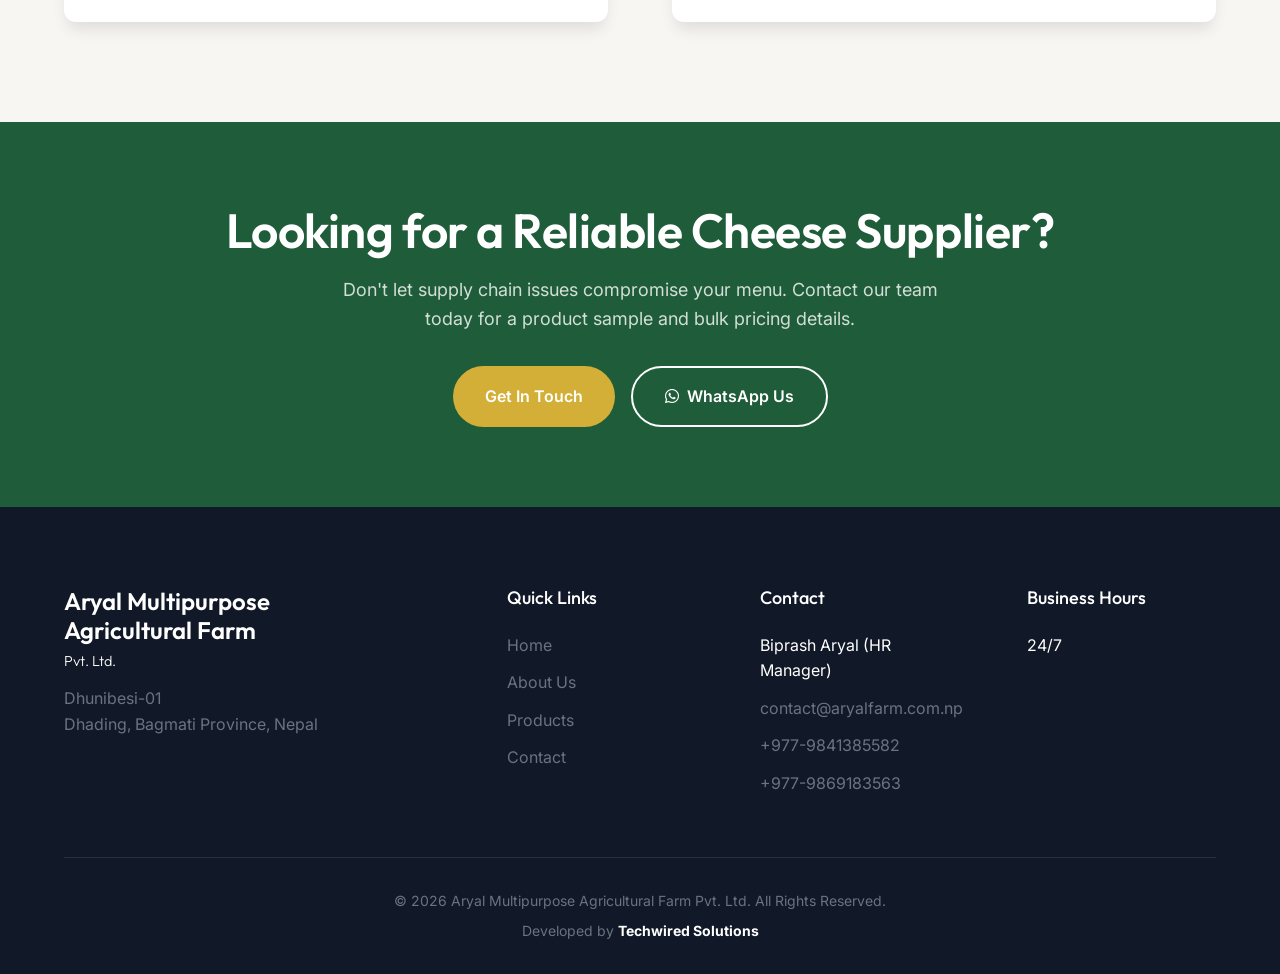
==== commit 0a43e900: "Add copyright and Techwired Solutions developer branding to footers" ====
--- a/index.html
+++ b/index.html
@@ -299,8 +299,9 @@
                     </ul>
                 </div>
             </div>
-            <div class="footer-bottom">
-                <p>&copy; 2026 Aryal Multipurpose Agricultural Farm Pvt. Ltd. All Rights Reserved.</p>
+            <div class="footer-bottom" style="margin-top: 2rem;">
+                <p style="margin-bottom: 0.5rem;">&copy; 2026 Aryal Multipurpose Agricultural Farm Pvt. Ltd. All Rights Reserved.</p>
+                <p style="margin-bottom: 0;">Developed by <strong style="color: #fff;">Techwired Solutions</strong></p>
             </div>
         </div>
     </footer>
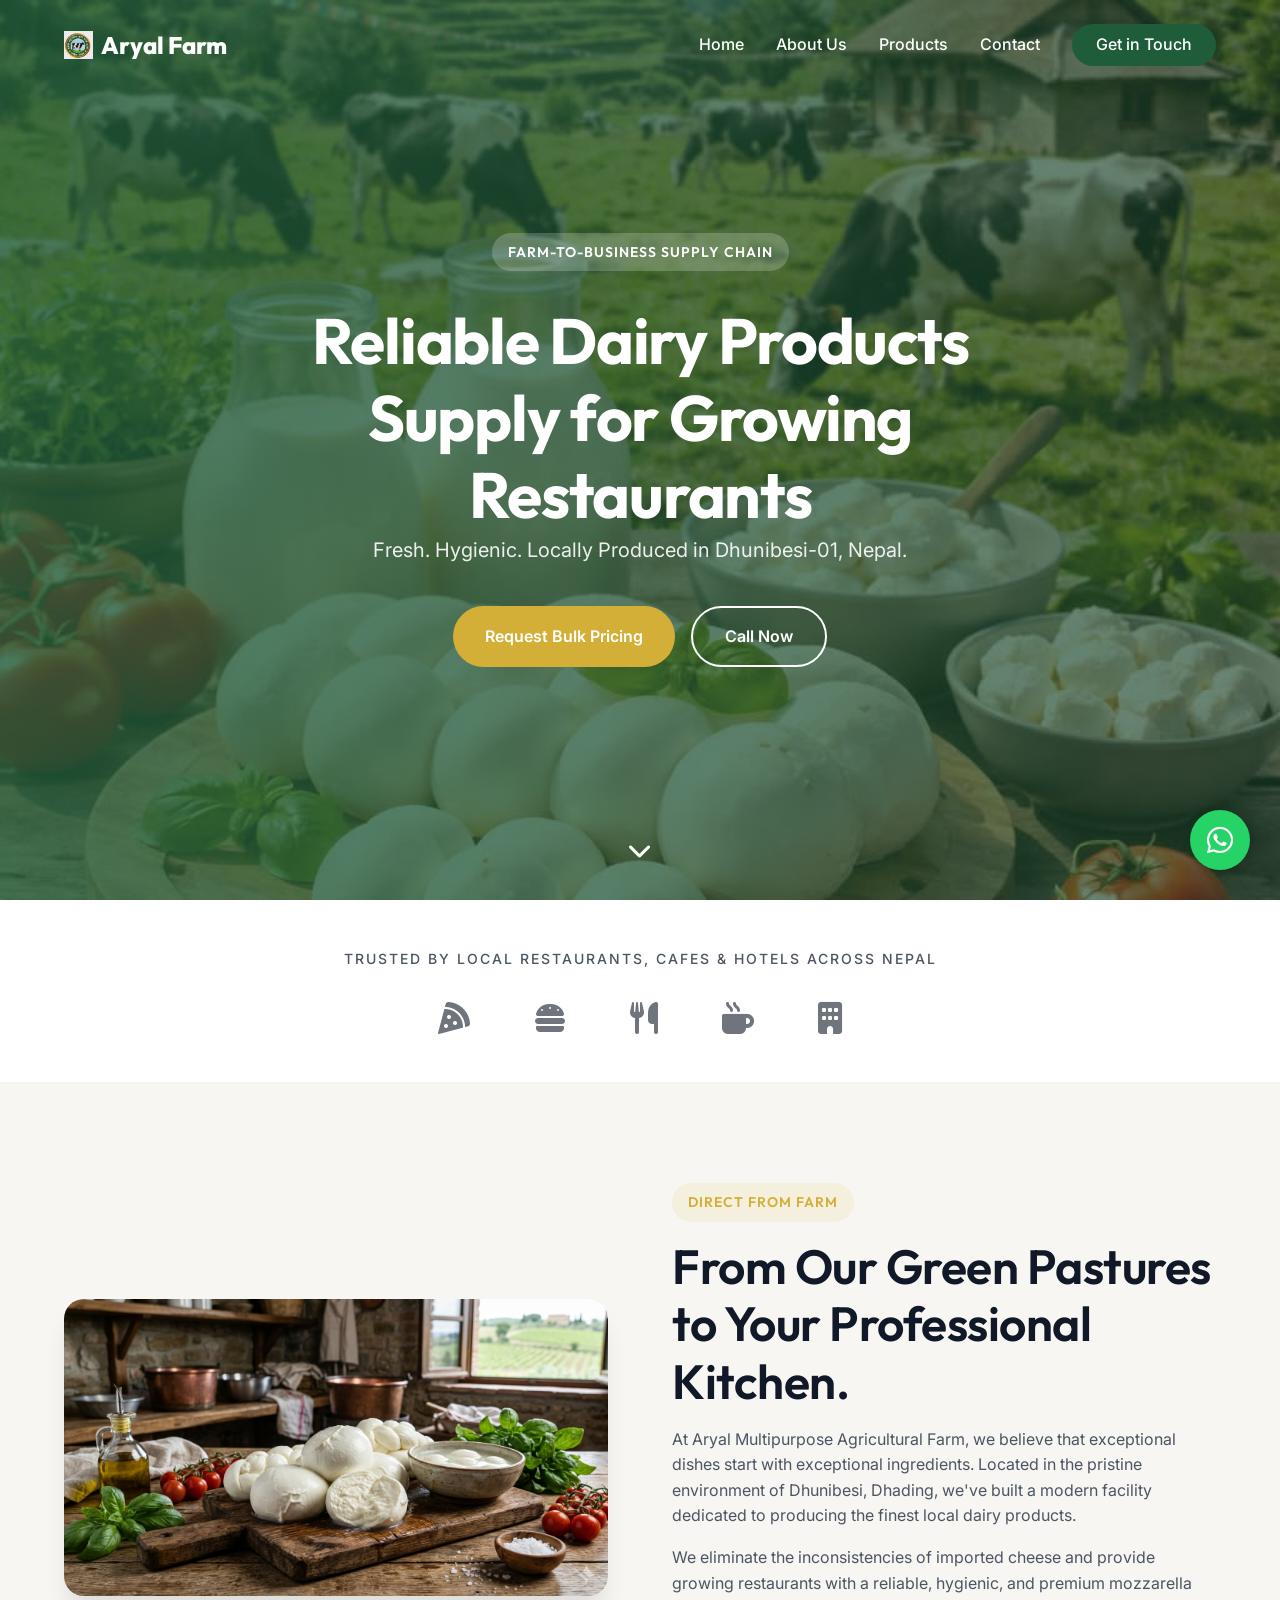
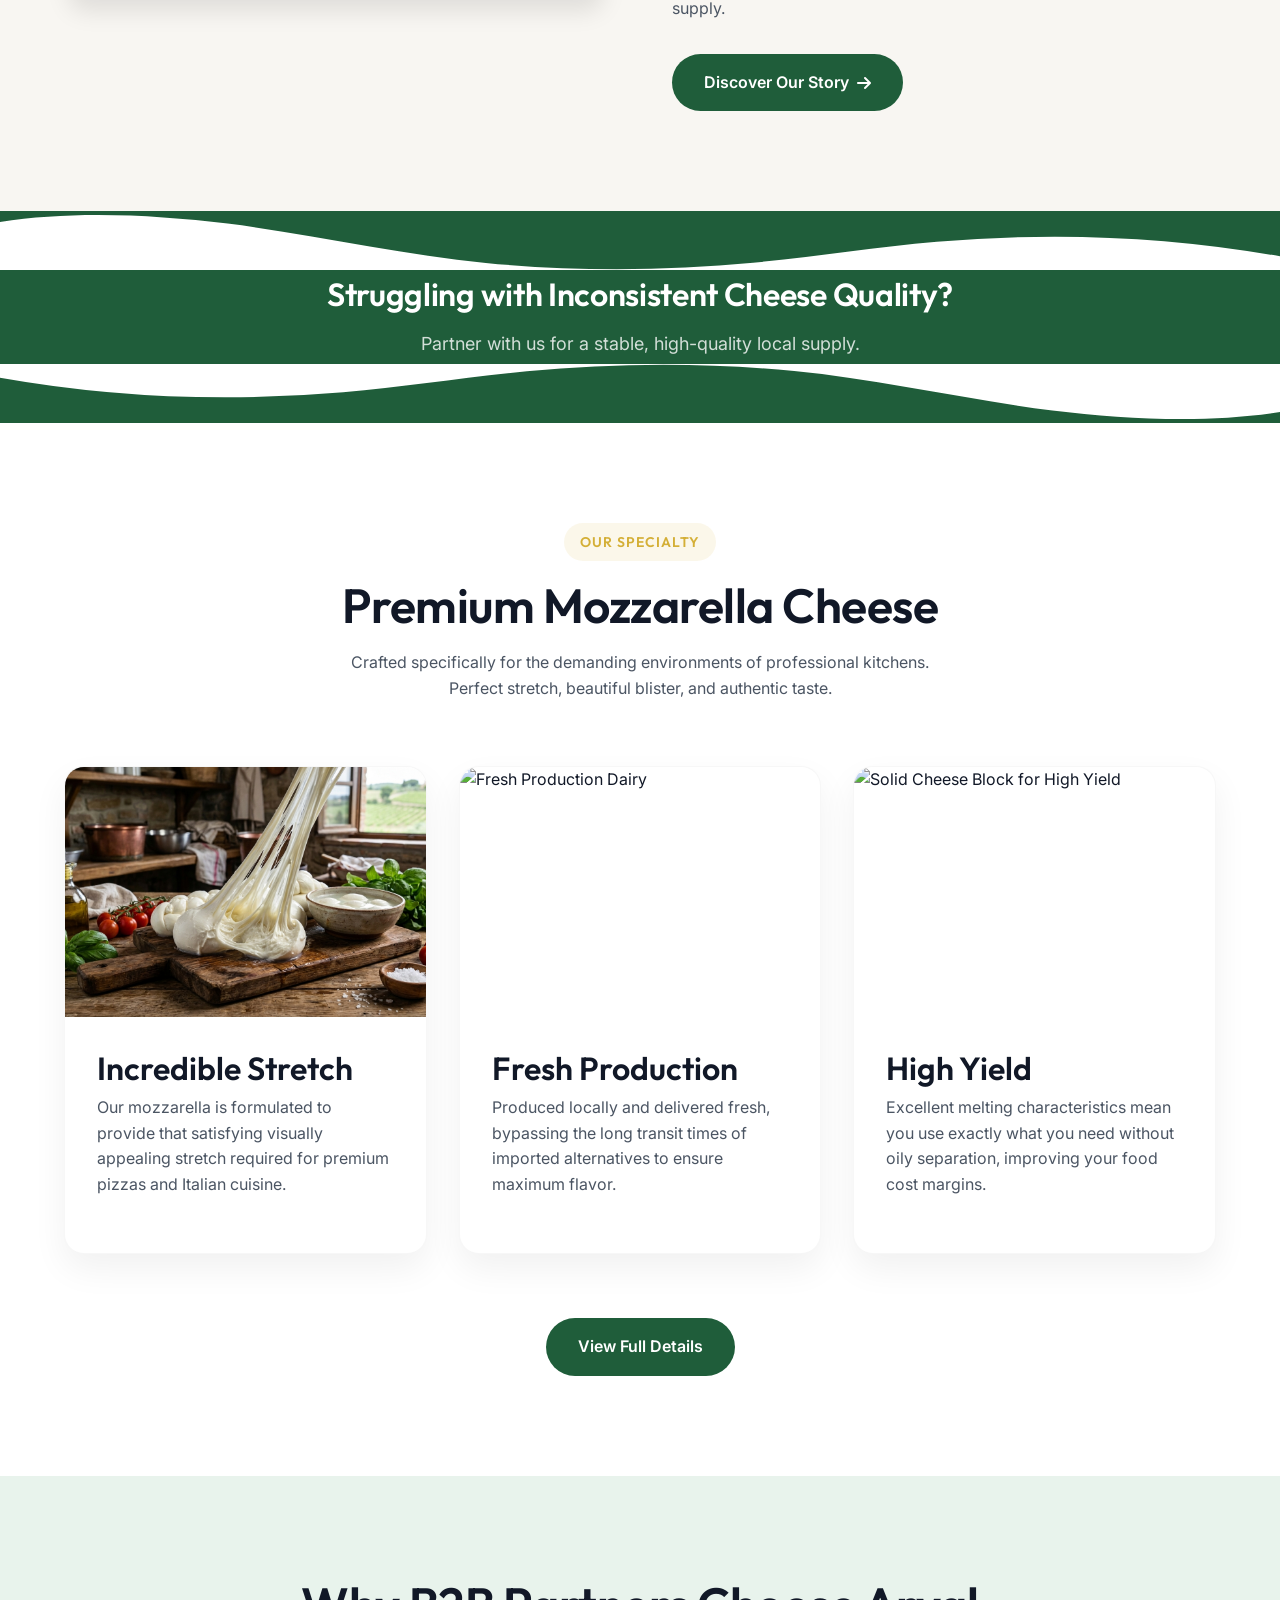
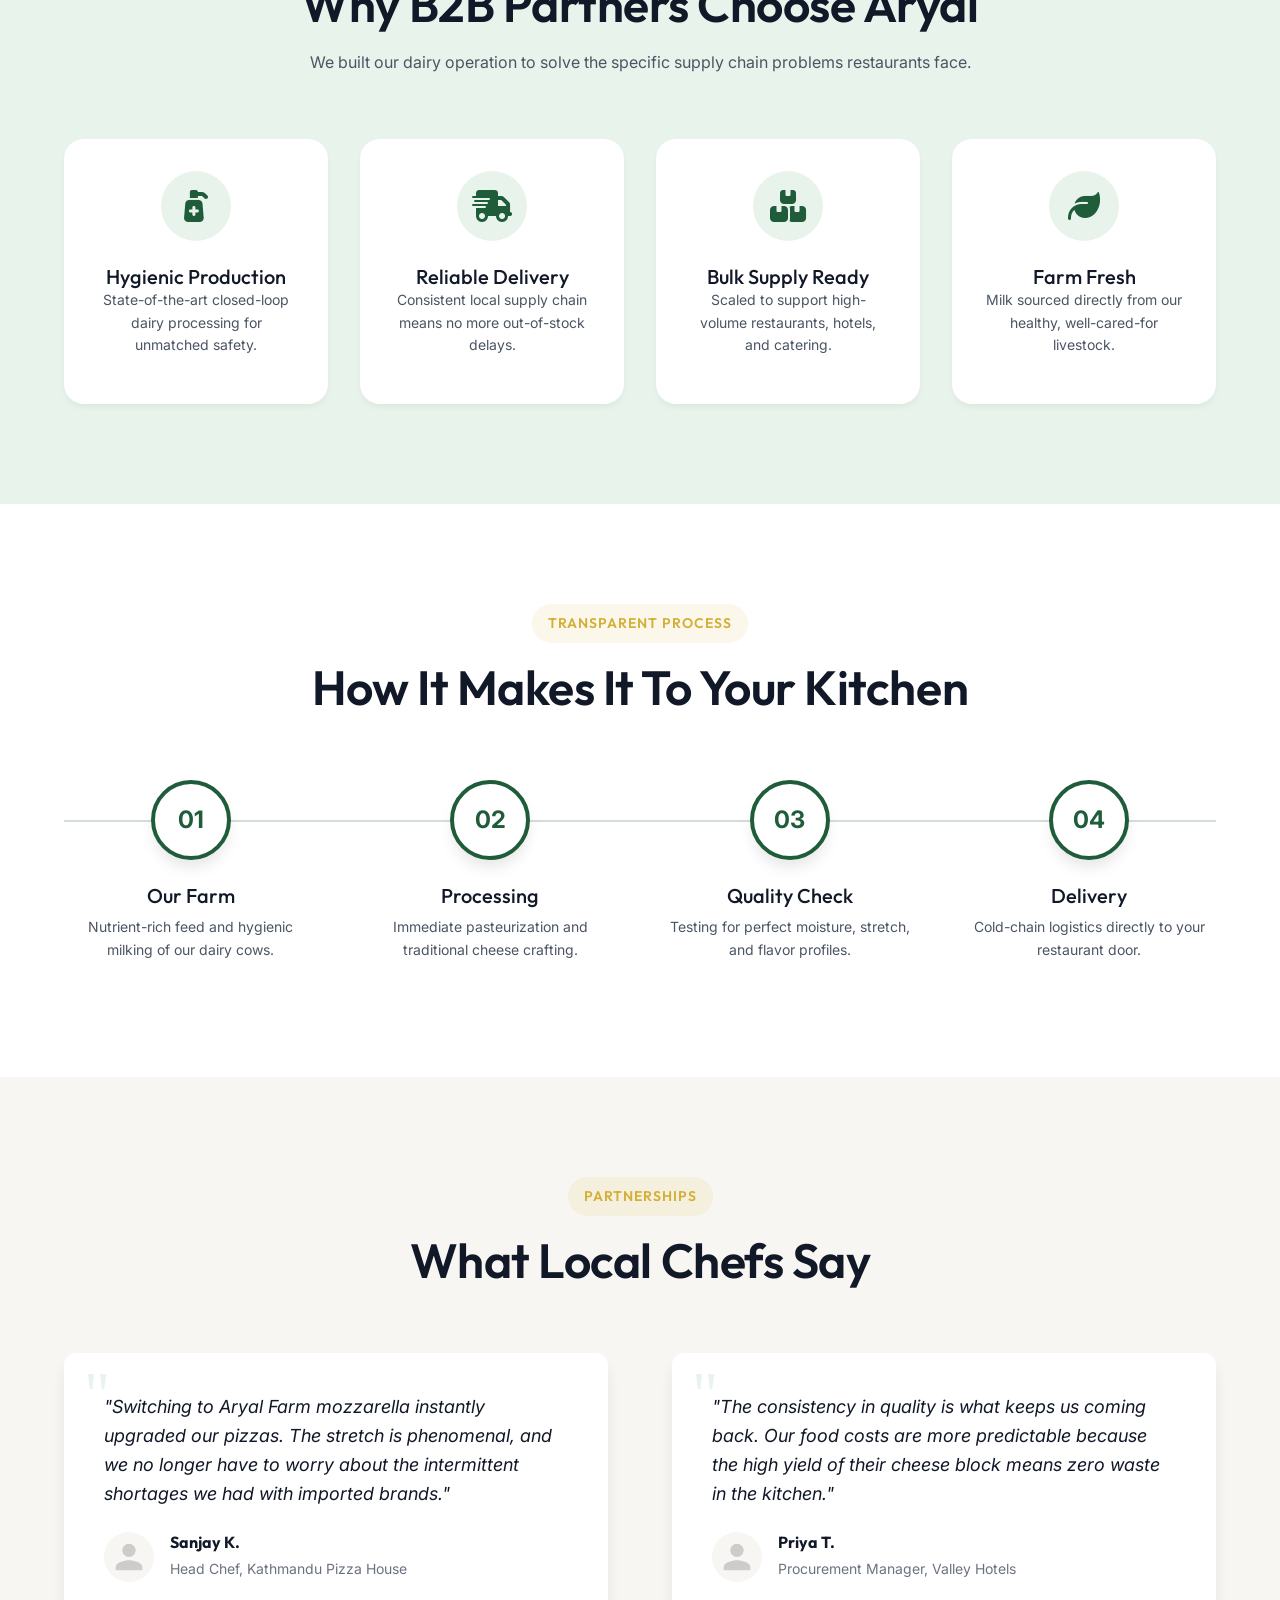
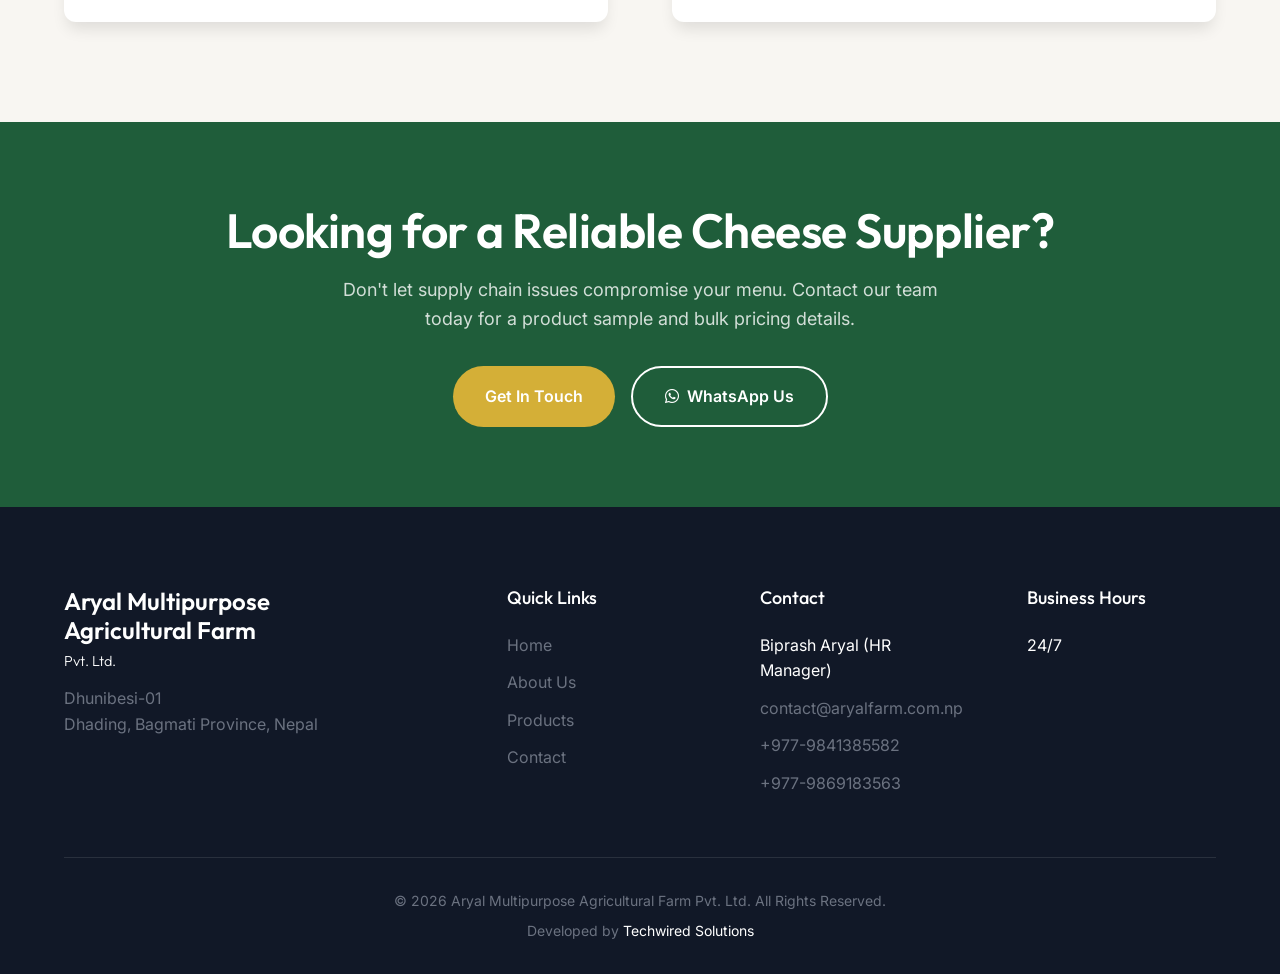
==== commit 2f2044b8: "Link developer branding to Techwired Solutions website" ====
--- a/index.html
+++ b/index.html
@@ -301,7 +301,7 @@
             </div>
             <div class="footer-bottom" style="margin-top: 2rem;">
                 <p style="margin-bottom: 0.5rem;">&copy; 2026 Aryal Multipurpose Agricultural Farm Pvt. Ltd. All Rights Reserved.</p>
-                <p style="margin-bottom: 0;">Developed by <strong style="color: #fff;">Techwired Solutions</strong></p>
+                <p style="margin-bottom: 0;">Developed by <a href="https://techwired-solutions-2sl4.vercel.app/" target="_blank" style="color: #fff;">Techwired Solutions</a></p>
             </div>
         </div>
     </footer>
